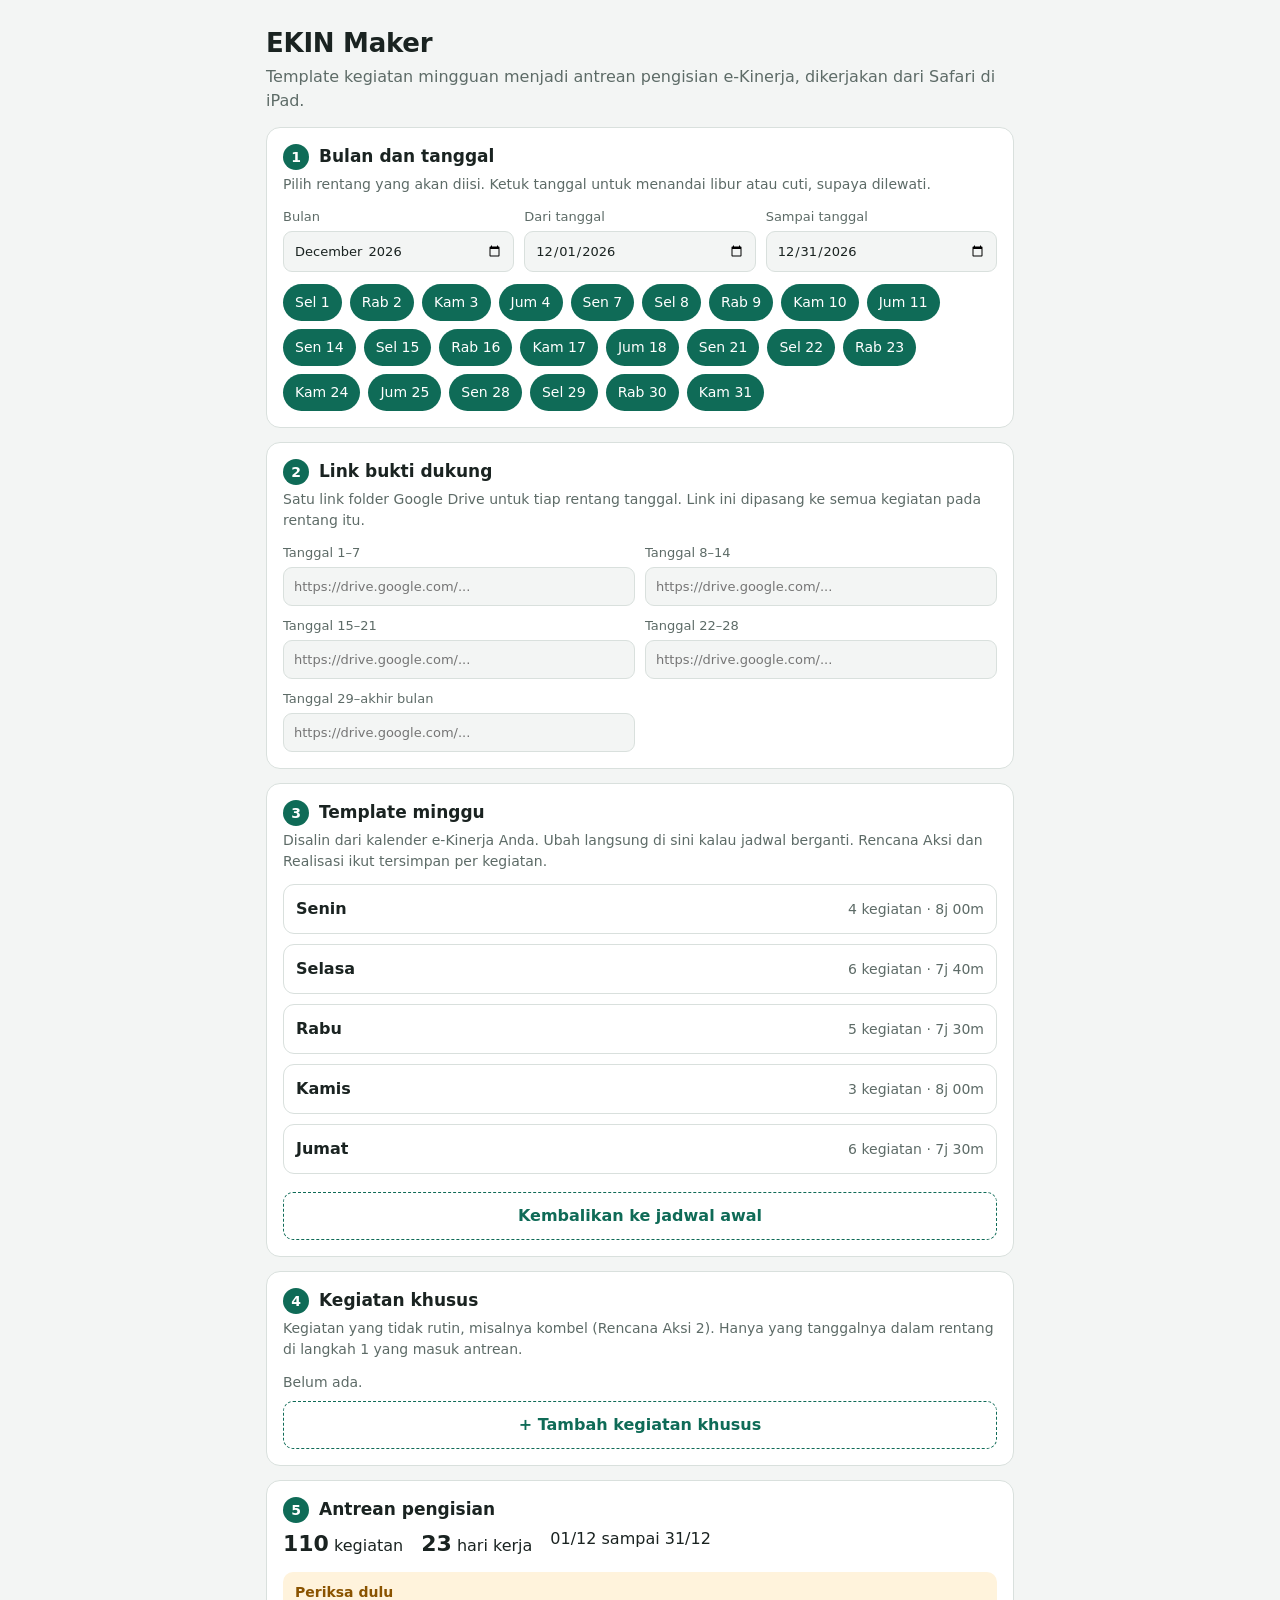
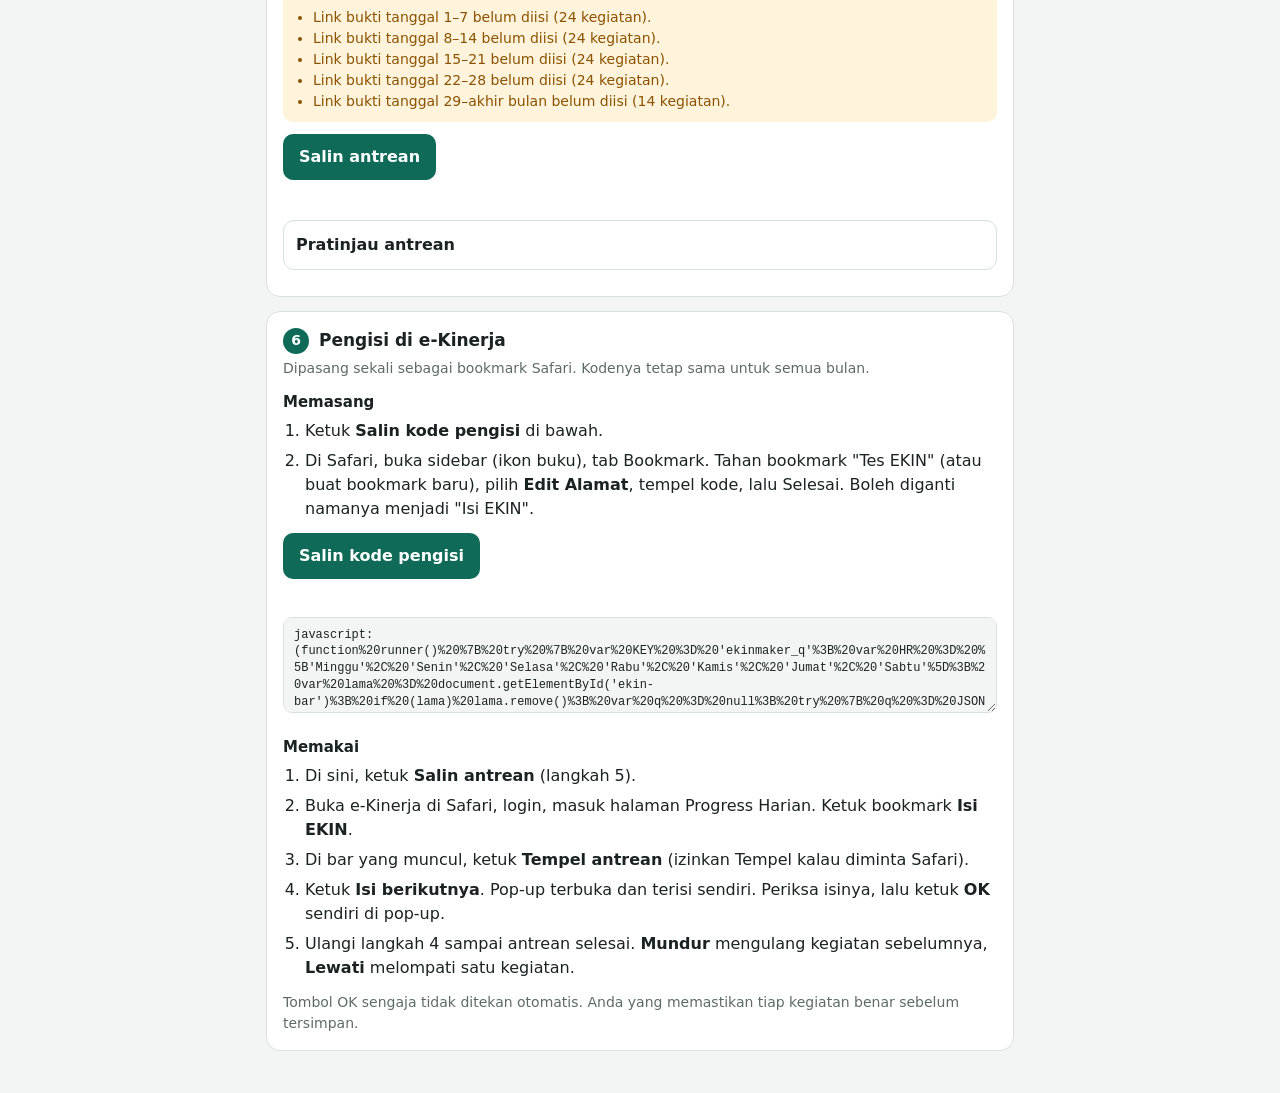
==== EKIN-maker.html @ 94d09c62 "Create EKIN-maker.html" ====
<!DOCTYPE html>
<html lang="id">
<head>
<meta charset="utf-8">
<meta name="viewport" content="width=device-width, initial-scale=1">
<title>EKIN Maker</title>
<style>
  /* Tata letak: satu kolom kerja, bagian bernomor sesuai urutan pemakaian. */
  :root {
    --bg: #f3f5f4;
    --surface: #ffffff;
    --ink: #1a2321;
    --muted: #5d6b67;
    --line: #d9e0dd;
    --accent: #0f6b57;
    --accent-ink: #ffffff;
    --warn: #8a5300;
    --warn-bg: #fff3dc;
    --bad: #a3202f;
    color-scheme: light;
  }
  @media (prefers-color-scheme: dark) {
    :root:not([data-theme="light"]) {
      --bg: #121816; --surface: #1b2420; --ink: #e8efec; --muted: #9db0aa; --line: #2c3a35;
      --accent: #4fd1ae; --accent-ink: #06231b; --warn: #f0b35a; --warn-bg: #2d2412; --bad: #ff8a94;
      color-scheme: dark;
    }
  }
  :root[data-theme="dark"] {
    --bg: #121816; --surface: #1b2420; --ink: #e8efec; --muted: #9db0aa; --line: #2c3a35;
    --accent: #4fd1ae; --accent-ink: #06231b; --warn: #f0b35a; --warn-bg: #2d2412; --bad: #ff8a94;
    color-scheme: dark;
  }
  * { box-sizing: border-box; }
  html, body { margin: 0; }
  body { background: var(--bg); color: var(--ink); font: 16px/1.5 -apple-system, "SF Pro Text", system-ui, sans-serif; -webkit-text-size-adjust: 100%; }
  main { max-width: 780px; margin: 0 auto; padding: 16px; display: flex; flex-direction: column; gap: 14px; }
  header h1 { font-size: 26px; margin: 8px 0 2px; letter-spacing: -0.01em; }
  header p { margin: 0; color: var(--muted); }
  section { background: var(--surface); border: 1px solid var(--line); border-radius: 14px; padding: 16px; }
  h2 { font-size: 17px; margin: 0 0 4px; display: flex; gap: 10px; align-items: center; text-wrap: balance; }
  h2 .no { display: inline-grid; place-items: center; width: 26px; height: 26px; border-radius: 50%; background: var(--accent); color: var(--accent-ink); font-size: 14px; flex: none; }
  .hint { color: var(--muted); font-size: 14px; margin: 0 0 12px; }
  label { display: flex; flex-direction: column; gap: 4px; font-size: 13px; color: var(--muted); }
  input, select, button, textarea { font: inherit; color: var(--ink); }
  input, select, textarea { background: var(--bg); border: 1px solid var(--line); border-radius: 9px; padding: 9px 10px; min-width: 0; }
  input:focus-visible, select:focus-visible, textarea:focus-visible, button:focus-visible, summary:focus-visible { outline: 3px solid var(--accent); outline-offset: 1px; }
  button { border: 0; border-radius: 10px; padding: 11px 16px; font-weight: 600; background: var(--accent); color: var(--accent-ink); cursor: pointer; }
  button.ghost { background: transparent; color: var(--accent); border: 1px dashed var(--accent); font-weight: 600; width: 100%; margin-top: 8px; }
  button.del { background: transparent; color: var(--bad); border: 1px solid var(--line); padding: 8px 10px; font-weight: 500; }
  .grid3 { display: grid; grid-template-columns: repeat(3, 1fr); gap: 10px; }
  .links { display: grid; grid-template-columns: 1fr; gap: 10px; }
  @media (min-width: 640px) { .links { grid-template-columns: 1fr 1fr; } }
  @media (max-width: 480px) { .grid3 { grid-template-columns: 1fr; } }
  .chips { display: flex; flex-wrap: wrap; gap: 8px; margin-top: 12px; }
  .chip { padding: 8px 12px; border-radius: 999px; font-weight: 500; font-size: 14px; background: var(--accent); color: var(--accent-ink); }
  .chip.off { background: transparent; color: var(--muted); border: 1px solid var(--line); text-decoration: line-through; }
  details.hari, details.pratinjau { border: 1px solid var(--line); border-radius: 11px; padding: 0 12px; margin-bottom: 10px; }
  details.hari[open], details.pratinjau[open] { padding-bottom: 12px; }
  summary { cursor: pointer; padding: 12px 0; font-weight: 600; display: flex; justify-content: space-between; gap: 12px; align-items: baseline; }
  summary .meta { font-weight: 400; color: var(--muted); font-size: 14px; font-variant-numeric: tabular-nums; text-align: right; }
  .baris { display: grid; gap: 8px; grid-template-columns: 1fr 1fr; padding: 10px 0; border-top: 1px solid var(--line); }
  .baris .k { grid-column: 1 / -1; }
  .baris select { grid-column: 1 / -1; }
  .baris input[type="date"] { grid-column: 1 / -1; }
  .baris .r { width: 100%; }
  @media (min-width: 640px) {
    .baris { grid-template-columns: 1fr 108px 108px 68px auto; }
    .baris .k { grid-column: 1 / 2; }
    .baris select { grid-column: 1 / 5; }
    .baris input[type="date"] { grid-column: 1 / 2; }
  }
  .ringkas { display: flex; flex-wrap: wrap; gap: 8px 18px; margin: 4px 0 12px; font-variant-numeric: tabular-nums; }
  .ringkas b { font-size: 22px; }
  .peringatan { background: var(--warn-bg); color: var(--warn); border-radius: 10px; padding: 10px 12px; margin: 0 0 12px; font-size: 14px; }
  .peringatan ul { margin: 4px 0 0; padding-left: 18px; }
  .status { min-height: 1.4em; margin-top: 8px; font-size: 14px; color: var(--muted); }
  textarea.kode { width: 100%; height: 96px; margin-top: 10px; font: 12px/1.4 ui-monospace, Menlo, monospace; }
  ol.langkah { margin: 0 0 12px; padding-left: 22px; }
  ol.langkah li { margin-bottom: 6px; }
  .tgl { font-weight: 600; margin: 10px 0 2px; }
  .item { font-size: 14px; color: var(--muted); font-variant-numeric: tabular-nums; }
  .sub { font-weight: 600; margin: 16px 0 6px; font-size: 15px; }
  @media (prefers-reduced-motion: reduce) { * { transition: none !important; animation: none !important; } }
</style>
</head>
<body>
<main>
  <header>
    <h1>EKIN Maker</h1>
    <p>Template kegiatan mingguan menjadi antrean pengisian e-Kinerja, dikerjakan dari Safari di iPad.</p>
  </header>

  <section id="s-bulan">
    <h2><span class="no">1</span>Bulan dan tanggal</h2>
    <p class="hint">Pilih rentang yang akan diisi. Ketuk tanggal untuk menandai libur atau cuti, supaya dilewati.</p>
    <div class="grid3">
      <label for="bln">Bulan<input id="bln" type="month"></label>
      <label for="dari">Dari tanggal<input id="dari" type="date"></label>
      <label for="sampai">Sampai tanggal<input id="sampai" type="date"></label>
    </div>
    <div class="chips" id="chips"></div>
  </section>

  <section id="s-bukti">
    <h2><span class="no">2</span>Link bukti dukung</h2>
    <p class="hint">Satu link folder Google Drive untuk tiap rentang tanggal. Link ini dipasang ke semua kegiatan pada rentang itu.</p>
    <div class="links" id="links"></div>
  </section>

  <section id="s-tpl">
    <h2><span class="no">3</span>Template minggu</h2>
    <p class="hint">Disalin dari kalender e-Kinerja Anda. Ubah langsung di sini kalau jadwal berganti. Rencana Aksi dan Realisasi ikut tersimpan per kegiatan.</p>
    <div id="tpl"></div>
    <button class="ghost" id="reset-tpl" type="button">Kembalikan ke jadwal awal</button>
  </section>

  <section id="s-khusus">
    <h2><span class="no">4</span>Kegiatan khusus</h2>
    <p class="hint">Kegiatan yang tidak rutin, misalnya kombel (Rencana Aksi 2). Hanya yang tanggalnya dalam rentang di langkah 1 yang masuk antrean.</p>
    <div id="khusus"></div>
    <button class="ghost" id="add-khusus" type="button">+ Tambah kegiatan khusus</button>
  </section>

  <section id="s-antrean">
    <h2><span class="no">5</span>Antrean pengisian</h2>
    <div class="ringkas" id="ringkas"></div>
    <div id="peringatan"></div>
    <button id="salin-antrean" type="button">Salin antrean</button>
    <div class="status" id="st-antrean" aria-live="polite"></div>
    <details class="pratinjau" id="pratinjau" style="margin-top:12px">
      <summary>Pratinjau antrean</summary>
      <div id="daftar"></div>
      <div class="sub">Teks antrean (cadangan kalau tombol salin gagal)</div>
      <textarea class="kode" id="json" readonly aria-label="Teks antrean"></textarea>
    </details>
  </section>

  <section id="s-pasang">
    <h2><span class="no">6</span>Pengisi di e-Kinerja</h2>
    <p class="hint">Dipasang sekali sebagai bookmark Safari. Kodenya tetap sama untuk semua bulan.</p>
    <div class="sub" style="margin-top:0">Memasang</div>
    <ol class="langkah">
      <li>Ketuk <b>Salin kode pengisi</b> di bawah.</li>
      <li>Di Safari, buka sidebar (ikon buku), tab Bookmark. Tahan bookmark "Tes EKIN" (atau buat bookmark baru), pilih <b>Edit Alamat</b>, tempel kode, lalu Selesai. Boleh diganti namanya menjadi "Isi EKIN".</li>
    </ol>
    <button id="salin-kode" type="button">Salin kode pengisi</button>
    <div class="status" id="st-kode" aria-live="polite"></div>
    <textarea class="kode" id="kode" readonly aria-label="Kode pengisi"></textarea>
    <div class="sub">Memakai</div>
    <ol class="langkah">
      <li>Di sini, ketuk <b>Salin antrean</b> (langkah 5).</li>
      <li>Buka e-Kinerja di Safari, login, masuk halaman Progress Harian. Ketuk bookmark <b>Isi EKIN</b>.</li>
      <li>Di bar yang muncul, ketuk <b>Tempel antrean</b> (izinkan Tempel kalau diminta Safari).</li>
      <li>Ketuk <b>Isi berikutnya</b>. Pop-up terbuka dan terisi sendiri. Periksa isinya, lalu ketuk <b>OK</b> sendiri di pop-up.</li>
      <li>Ulangi langkah 4 sampai antrean selesai. <b>Mundur</b> mengulang kegiatan sebelumnya, <b>Lewati</b> melompati satu kegiatan.</li>
    </ol>
    <p class="hint" style="margin:0">Tombol OK sengaja tidak ditekan otomatis. Anda yang memastikan tiap kegiatan benar sebelum tersimpan.</p>
  </section>
  <p class="hint" id="info-simpan" style="padding:0 4px"></p>
</main>

<script>
var OPSI = [
  { n: 1, label: 'Pembelajaran / pembimbingan' },
  { n: 2, label: 'Pengembangan kompetensi (kombel)' },
  { n: 3, label: 'Penilaian pembelajaran' },
  { n: 4, label: 'Direktif pimpinan' },
  { n: 5, label: 'Tugas tambahan: piket' },
  { n: 6, label: 'Tugas tambahan: pembina pramuka' }
];
var HARI = ['Minggu', 'Senin', 'Selasa', 'Rabu', 'Kamis', 'Jumat', 'Sabtu'];
var PEKAN = ['1–7', '8–14', '15–21', '22–28', '29–akhir bulan'];

function E(k, m, s, o) { return { k: k, m: m, s: s, o: o, r: 1 }; }
function templateAwal() {
  return {
    1: [E('Upacara bendera', '07:00', '08:00', 4), E('Mengajar dikelas XI-10', '08:00', '09:30', 1), E('Mengisi EKIN', '09:30', '12:00', 4), E('Koreksi formatif', '13:00', '16:00', 3)],
    2: [E('Selasa BISA', '07:00', '08:15', 4), E('Mengajar dikelas XI-10', '08:15', '09:30', 1), E('Koreksi formatif', '09:30', '10:30', 3), E('Mengajar dikelas X-10', '10:50', '12:00', 1), E('Mengajar dikelas X-4', '13:00', '14:10', 1), E('Mengisi EKIN', '14:10', '16:00', 4)],
    3: [E('Kokurikuler', '07:00', '08:30', 4), E('Mengajar dikelas X-5', '08:30', '10:00', 1), E('Mengajar dikelas X-8', '10:30', '12:00', 1), E('Mengajar dikelas X-1', '13:00', '14:10', 1), E('Mengisi EKIN', '14:10', '16:00', 4)],
    4: [E('Piket Kamis', '07:00', '12:00', 5), E('Mengajar dikelas X-9', '13:00', '14:10', 1), E('Mengisi EKIN', '14:10', '16:00', 4)],
    5: [E('Pengajian', '07:00', '08:00', 4), E('Mengajar dikelas X-7', '08:00', '10:20', 1), E('Mengajar dikelas XII-10', '10:20', '11:30', 1), E('Mengajar dikelas XII-10', '13:00', '13:35', 1), E('Mengajar dikelas X-6', '13:35', '14:45', 1), E('kegiatan pramuka', '14:45', '16:00', 6)]
  };
}

var store = {
  ok: true,
  get: function (k, d) { try { var v = localStorage.getItem('ekinmaker.' + k); return v ? JSON.parse(v) : d; } catch (e) { return d; } },
  set: function (k, v) { try { localStorage.setItem('ekinmaker.' + k, JSON.stringify(v)); } catch (e) { store.ok = false; } }
};

function pad(n) { return (n < 10 ? '0' : '') + n; }
function parse(s) { return new Date(+s.slice(0, 4), +s.slice(5, 7) - 1, +s.slice(8, 10)); }
function fmt(d) { return d.getFullYear() + '-' + pad(d.getMonth() + 1) + '-' + pad(d.getDate()); }
function hariDalamBulan(bln) { return new Date(+bln.slice(0, 4), +bln.slice(5, 7), 0).getDate(); }
function awalBulan(bln) { return bln + '-01'; }
function akhirBulan(bln) { return bln + '-' + pad(hariDalamBulan(bln)); }
function eachDate(a, b, fn) {
  if (!a || !b || a > b) return;
  var d = parse(a), e = parse(b), n = 0;
  while (d <= e && n < 400) { fn(fmt(d), d.getDay()); d.setDate(d.getDate() + 1); n++; }
}
function mnt(t) { var p = (t || '').split(':'); return (+p[0]) * 60 + (+p[1] || 0); }
function durasi(m) { var j = Math.floor(m / 60), s = m % 60; return j + 'j ' + (s < 10 ? '0' : '') + s + 'm'; }
function esc(s) { return String(s == null ? '' : s).replace(/&/g, '&amp;').replace(/</g, '&lt;').replace(/>/g, '&gt;').replace(/"/g, '&quot;'); }
function $(id) { return document.getElementById(id); }
function idxPekan(t) { return Math.min(Math.floor((+t.slice(8, 10) - 1) / 7), 4); }

var now = new Date();
var blnIni = now.getFullYear() + '-' + pad(now.getMonth() + 1);
var S = {
  bln: store.get('bln', blnIni),
  tpl: store.get('tpl', null) || templateAwal(),
  khusus: store.get('khusus', []),
  links: store.get('links', {}),
  libur: store.get('libur', {})
};
S.dari = store.get('dari', awalBulan(S.bln));
S.sampai = store.get('sampai', akhirBulan(S.bln));
var terbuka = {};
var jsonTerakhir = '';

function simpanSemua() {
  store.set('bln', S.bln); store.set('tpl', S.tpl); store.set('khusus', S.khusus);
  store.set('links', S.links); store.set('libur', S.libur); store.set('dari', S.dari); store.set('sampai', S.sampai);
  $('info-simpan').textContent = store.ok ? '' : 'Perubahan tidak bisa disimpan di perangkat ini. Template awal dimuat lagi saat halaman dibuka ulang.';
}

function linkBulan() {
  if (!S.links[S.bln]) S.links[S.bln] = ['', '', '', '', ''];
  return S.links[S.bln];
}

function bangunAntrean() {
  var items = [], libur = S.libur[S.bln] || [], links = S.links[S.bln] || [];
  function linkUntuk(t) { return (S.links[t.slice(0, 7)] || links)[idxPekan(t)] || ''; }
  eachDate(S.dari, S.sampai, function (t, wd) {
    if (wd < 1 || wd > 5 || libur.indexOf(t) >= 0) return;
    (S.tpl[wd] || []).forEach(function (e) {
      items.push({ t: t, k: e.k, m: e.m, s: e.s, o: e.o, r: e.r, b: linkUntuk(t) });
    });
  });
  S.khusus.forEach(function (e) {
    if (!e.t || e.t < S.dari || e.t > S.sampai || !e.k) return;
    items.push({ t: e.t, k: e.k, m: e.m, s: e.s, o: e.o, r: e.r, b: linkUntuk(e.t) });
  });
  items.sort(function (a, b) { return a.t < b.t ? -1 : a.t > b.t ? 1 : mnt(a.m) - mnt(b.m); });
  return items;
}

function barisHtml(e, scope, a, i) {
  var opt = OPSI.map(function (o) { return '<option value="' + o.n + '"' + (o.n === e.o ? ' selected' : '') + '>' + o.n + ' · ' + esc(o.label) + '</option>'; }).join('');
  return '<div class="baris" data-scope="' + scope + '" data-a="' + a + '" data-i="' + i + '">' +
    (scope === 'khusus' ? '<input type="date" data-f="t" value="' + esc(e.t) + '" aria-label="Tanggal">' : '') +
    '<input class="k" data-f="k" value="' + esc(e.k) + '" aria-label="Kegiatan">' +
    '<input type="time" data-f="m" value="' + esc(e.m) + '" aria-label="Jam mulai">' +
    '<input type="time" data-f="s" value="' + esc(e.s) + '" aria-label="Jam selesai">' +
    '<input class="r" type="number" min="1" step="1" data-f="r" value="' + esc(e.r) + '" aria-label="Realisasi">' +
    '<select data-f="o" aria-label="Rencana Aksi">' + opt + '</select>' +
    '<button class="del" type="button" data-act="del">Hapus</button></div>';
}

function metaHari(wd) {
  var arr = S.tpl[wd] || [], tot = 0, salah = 0;
  arr.forEach(function (e) { var d = mnt(e.s) - mnt(e.m); if (d > 0) tot += d; else salah++; });
  return arr.length + ' kegiatan · ' + durasi(tot) + (salah ? ' · periksa jam' : '');
}

function renderTpl() {
  var h = '';
  for (var wd = 1; wd <= 5; wd++) {
    h += '<details class="hari" data-wd="' + wd + '"' + (terbuka[wd] ? ' open' : '') + '><summary><span>' + HARI[wd] + '</span><span class="meta" id="meta' + wd + '">' + metaHari(wd) + '</span></summary>';
    (S.tpl[wd] || []).forEach(function (e, i) { h += barisHtml(e, 'tpl', wd, i); });
    h += '<button class="ghost" type="button" data-act="add-tpl" data-wd="' + wd + '">+ Tambah kegiatan hari ' + HARI[wd] + '</button></details>';
  }
  $('tpl').innerHTML = h;
}

function renderKhusus() {
  var h = '';
  S.khusus.forEach(function (e, i) { h += barisHtml(e, 'khusus', 0, i); });
  $('khusus').innerHTML = h || '<p class="hint" style="margin:0">Belum ada.</p>';
}

function renderChips() {
  var libur = S.libur[S.bln] || [], h = '';
  eachDate(S.dari, S.sampai, function (t, wd) {
    if (wd < 1 || wd > 5) return;
    var off = libur.indexOf(t) >= 0;
    h += '<button type="button" class="chip' + (off ? ' off' : '') + '" data-act="libur" data-t="' + t + '" aria-pressed="' + (off ? 'true' : 'false') + '">' + HARI[wd].slice(0, 3) + ' ' + (+t.slice(8)) + '</button>';
  });
  $('chips').innerHTML = h || '<span class="hint">Tidak ada hari kerja di rentang ini.</span>';
}

function renderLinks() {
  var arr = linkBulan(), h = '', maks = hariDalamBulan(S.bln) >= 29 ? 5 : 4;
  for (var k = 0; k < maks; k++) {
    h += '<label for="lk' + k + '">Tanggal ' + PEKAN[k] + '<input id="lk' + k + '" type="url" inputmode="url" autocapitalize="off" autocorrect="off" placeholder="https://drive.google.com/..." data-link="' + k + '" value="' + esc(arr[k]) + '"></label>';
  }
  $('links').innerHTML = h;
}

function refreshAntrean() {
  var items = bangunAntrean(), hari = {}, h = '', w = [];
  items.forEach(function (it) { hari[it.t] = (hari[it.t] || 0) + 1; });
  var nHari = Object.keys(hari).length;
  $('ringkas').innerHTML = '<span><b>' + items.length + '</b> kegiatan</span><span><b>' + nHari + '</b> hari kerja</span>' +
    (items.length ? '<span>' + items[0].t.slice(8) + '/' + items[0].t.slice(5, 7) + ' sampai ' + items[items.length - 1].t.slice(8) + '/' + items[items.length - 1].t.slice(5, 7) + '</span>' : '');
  if (!items.length) w.push('Antrean kosong. Cek rentang tanggal di langkah 1 dan template di langkah 3.');
  var tanpa = {}, salahFmt = {};
  items.forEach(function (it) {
    var p = idxPekan(it.t);
    if (!it.b) tanpa[p] = (tanpa[p] || 0) + 1;
    else if (!/^https?:\/\//i.test(it.b)) salahFmt[p] = 1;
  });
  Object.keys(tanpa).forEach(function (p) { w.push('Link bukti tanggal ' + PEKAN[p] + ' belum diisi (' + tanpa[p] + ' kegiatan).'); });
  Object.keys(salahFmt).forEach(function (p) { w.push('Link bukti tanggal ' + PEKAN[p] + ' tidak diawali http:// atau https://.'); });
  var jam = 0;
  items.forEach(function (it) { if (mnt(it.s) <= mnt(it.m) && jam < 3) { jam++; w.push('Jam selesai tidak setelah jam mulai: ' + it.t + ' ' + it.k + '.'); } });
  $('peringatan').innerHTML = w.length ? '<div class="peringatan"><b>Periksa dulu</b><ul>' + w.map(function (x) { return '<li>' + esc(x) + '</li>'; }).join('') + '</ul></div>' : '';
  var tgl = '';
  items.forEach(function (it) {
    if (it.t !== tgl) { tgl = it.t; h += '<div class="tgl">' + HARI[parse(it.t).getDay()] + ' ' + it.t.slice(8) + '/' + it.t.slice(5, 7) + '/' + it.t.slice(0, 4) + '</div>'; }
    h += '<div class="item">' + it.m + '–' + it.s + ' · ' + esc(it.k) + ' · opsi ' + it.o + '</div>';
  });
  $('daftar').innerHTML = h || '<p class="hint">Kosong.</p>';
  jsonTerakhir = JSON.stringify({ v: 1, bln: S.bln, items: items });
  $('json').value = jsonTerakhir;
  $('salin-antrean').disabled = !items.length;
}

function salin(teks, st, ta) {
  function ok() { st.textContent = 'Tersalin.'; }
  function gagal() {
    var d = ta.closest('details'); if (d) d.open = true;
    ta.value = teks; ta.focus(); ta.select(); ta.setSelectionRange(0, 99999999);
    var b = false; try { b = document.execCommand('copy'); } catch (e) {}
    st.textContent = b ? 'Tersalin.' : 'Gagal menyalin otomatis. Tahan teks di kotak, Pilih Semua, lalu Salin.';
  }
  try { navigator.clipboard.writeText(teks).then(ok, gagal); } catch (e) { gagal(); }
}

function terapkanRentang() {
  S.dari = $('dari').value || awalBulan(S.bln);
  S.sampai = $('sampai').value || akhirBulan(S.bln);
  simpanSemua(); renderChips(); refreshAntrean();
}

document.addEventListener('input', onUbah);
document.addEventListener('change', onUbah);
function onUbah(ev) {
  var el = ev.target;
  if (el.id === 'bln') {
    if (!el.value) return;
    S.bln = el.value; S.dari = awalBulan(S.bln); S.sampai = akhirBulan(S.bln);
    $('dari').value = S.dari; $('sampai').value = S.sampai;
    simpanSemua(); renderChips(); renderLinks(); refreshAntrean(); return;
  }
  if (el.id === 'dari' || el.id === 'sampai') { terapkanRentang(); return; }
  if (el.getAttribute('data-link') != null) {
    linkBulan()[+el.getAttribute('data-link')] = el.value.trim();
    simpanSemua(); refreshAntrean(); return;
  }
  var row = el.closest ? el.closest('.baris') : null;
  if (!row || !el.getAttribute('data-f')) return;
  var f = el.getAttribute('data-f'), i = +row.getAttribute('data-i'), a = row.getAttribute('data-a');
  var tujuan = row.getAttribute('data-scope') === 'tpl' ? S.tpl[a][i] : S.khusus[i];
  if (!tujuan) return;
  var v = el.value;
  if (f === 'o') v = +v;
  if (f === 'r') v = Math.max(1, parseInt(v, 10) || 1);
  tujuan[f] = v;
  simpanSemua();
  if (row.getAttribute('data-scope') === 'tpl') $('meta' + a).textContent = metaHari(a);
  refreshAntrean();
}

var resetMenunggu = false;
document.addEventListener('click', function (ev) {
  var tb = ev.target.closest ? ev.target.closest('button') : null;
  if (!tb) {
    var sm = ev.target.closest ? ev.target.closest('details.hari') : null;
    return;
  }
  var act = tb.getAttribute('data-act');
  if (tb.id === 'reset-tpl') {
    if (!resetMenunggu) {
      resetMenunggu = true; tb.textContent = 'Ketuk sekali lagi untuk mengganti semua template dengan jadwal awal';
      setTimeout(function () { resetMenunggu = false; tb.textContent = 'Kembalikan ke jadwal awal'; }, 4000);
      return;
    }
    resetMenunggu = false; tb.textContent = 'Kembalikan ke jadwal awal';
    S.tpl = templateAwal(); simpanSemua(); renderTpl(); refreshAntrean(); return;
  }
  if (tb.id === 'add-khusus') {
    S.khusus.push({ t: S.dari, k: 'Kombel', m: '13:00', s: '14:00', o: 2, r: 1 });
    simpanSemua(); renderKhusus(); refreshAntrean(); return;
  }
  if (tb.id === 'salin-antrean') { salin(jsonTerakhir, $('st-antrean'), $('json')); return; }
  if (tb.id === 'salin-kode') { salin(src, $('st-kode'), $('kode')); return; }
  if (act === 'libur') {
    var t = tb.getAttribute('data-t'), arr = S.libur[S.bln] || [], p = arr.indexOf(t);
    if (p >= 0) arr.splice(p, 1); else arr.push(t);
    S.libur[S.bln] = arr; simpanSemua(); renderChips(); refreshAntrean(); return;
  }
  if (act === 'add-tpl') {
    var wd = +tb.getAttribute('data-wd');
    document.querySelectorAll('details.hari').forEach(function (d) { terbuka[d.getAttribute('data-wd')] = d.open; });
    terbuka[wd] = true;
    (S.tpl[wd] = S.tpl[wd] || []).push({ k: 'Mengajar dikelas ', m: '07:00', s: '08:00', o: 1, r: 1 });
    simpanSemua(); renderTpl(); refreshAntrean(); return;
  }
  if (act === 'del') {
    var row = tb.closest('.baris'), i = +row.getAttribute('data-i'), a = row.getAttribute('data-a');
    document.querySelectorAll('details.hari').forEach(function (d) { terbuka[d.getAttribute('data-wd')] = d.open; });
    if (row.getAttribute('data-scope') === 'tpl') { S.tpl[a].splice(i, 1); simpanSemua(); renderTpl(); }
    else { S.khusus.splice(i, 1); simpanSemua(); renderKhusus(); }
    refreshAntrean();
  }
});

function runner() {
  try {
    var KEY = 'ekinmaker_q';
    var HR = ['Minggu', 'Senin', 'Selasa', 'Rabu', 'Kamis', 'Jumat', 'Sabtu'];
    var lama = document.getElementById('ekin-bar');
    if (lama) lama.remove();
    var q = null;
    try { q = JSON.parse(localStorage.getItem(KEY) || 'null'); } catch (e) { q = null; }
    if (!q && window.__ekinq) q = window.__ekinq;
    function simpan() {
      window.__ekinq = q;
      try { localStorage.setItem(KEY, JSON.stringify(q)); } catch (e) {}
    }
    function tunggu(ms) { return new Promise(function (r) { setTimeout(r, ms); }); }
    function tampak(el) { var r = el.getBoundingClientRect(); return r.width > 0 && r.height > 0; }
    function norm(s) { return (s || '').replace(/\s+/g, ' ').trim(); }
    function esc(s) { return String(s == null ? '' : s).replace(/&/g, '&amp;').replace(/</g, '&lt;').replace(/>/g, '&gt;'); }
    function cariModal() {
      var c = document.querySelectorAll('.modal.show, .modal.in, .modal[style*="display: block"], [role=dialog], .modal-dialog');
      for (var i = 0; i < c.length; i++) { if (tampak(c[i])) return c[i]; }
      return null;
    }
    function klik(el) {
      ['mousedown', 'mouseup', 'click'].forEach(function (t) {
        el.dispatchEvent(new MouseEvent(t, { bubbles: true, cancelable: true }));
      });
    }
    function isi(el, v) {
      var proto = el.tagName === 'TEXTAREA' ? HTMLTextAreaElement.prototype : HTMLInputElement.prototype;
      Object.getOwnPropertyDescriptor(proto, 'value').set.call(el, v);
      el.dispatchEvent(new Event('input', { bubbles: true }));
      el.dispatchEvent(new Event('change', { bubbles: true }));
    }
    async function bukaModal() {
      var m = cariModal();
      if (m && m.querySelector('.vs__dropdown-toggle')) return m;
      var tombol = document.querySelectorAll('button, a, .btn');
      for (var i = 0; i < tombol.length; i++) {
        if (/tambah progress harian/i.test(tombol[i].innerText || '') && tampak(tombol[i])) { klik(tombol[i]); break; }
      }
      for (var k = 0; k < 15; k++) {
        await tunggu(200);
        m = cariModal();
        if (m && m.querySelector('.vs__dropdown-toggle')) return m;
      }
      return null;
    }
    async function pilihRencana(m, n) {
      var toggle = m.querySelector('.vs__dropdown-toggle');
      if (!toggle) return 'komponen Rencana Aksi tidak ditemukan';
      if (!m.querySelector('.v-select.vs--open')) {
        toggle.dispatchEvent(new MouseEvent('mousedown', { bubbles: true, cancelable: true }));
        await tunggu(300);
      }
      var sel1 = 'ul[role=listbox] li, li.vs__dropdown-option';
      var opts = m.querySelectorAll(sel1);
      if (!opts.length) opts = document.querySelectorAll(sel1);
      if (!opts.length) {
        var se = m.querySelector('input.vs__search');
        if (se) { se.focus(); await tunggu(300); opts = document.querySelectorAll(sel1); }
      }
      if (opts.length < n) return 'opsi Rencana Aksi ke-' + n + ' tidak ada (terbaca ' + opts.length + ')';
      var teks = norm(opts[n - 1].innerText).slice(0, 50);
      klik(opts[n - 1]);
      await tunggu(400);
      var s = m.querySelector('.vs__selected');
      if (!s) return 'Rencana Aksi tidak terpilih';
      if (norm(s.innerText).slice(0, 50) !== teks) return 'Rencana Aksi terpilih bukan opsi ke-' + n;
      return '';
    }
    async function isiEntri(it) {
      var m = await bukaModal();
      if (!m) return { gagalBuka: true, galat: ['pop-up tidak bisa dibuka (buka halaman Progress Harian dulu)'] };
      var galat = [];
      var e1 = await pilihRencana(m, it.o);
      if (e1) galat.push(e1);
      var mx = m.querySelectorAll('input.mx-input');
      var nilai = [it.t, it.m, it.s];
      var nama = ['tanggal', 'jam mulai', 'jam selesai'];
      for (var i = 0; i < 3; i++) {
        if (mx[i]) isi(mx[i], nilai[i]);
        else galat.push('kolom ' + nama[i] + ' tidak ada');
      }
      var kg = m.querySelector('input[name=kegiatan]');
      var rl = m.querySelector('input[name=realisasi_activity]');
      var bk = m.querySelector('input[name=bukti_eviden]');
      if (kg) isi(kg, it.k); else galat.push('kolom kegiatan tidak ada');
      if (rl) isi(rl, String(it.r)); else galat.push('kolom realisasi tidak ada');
      if (bk) isi(bk, it.b || ''); else galat.push('kolom bukti dukung tidak ada');
      await tunggu(800);
      for (var j = 0; j < 3; j++) {
        if (mx[j] && mx[j].value !== nilai[j]) galat.push(nama[j] + ' tidak terisi');
      }
      if (kg && kg.value !== it.k) galat.push('kegiatan tidak terisi');
      if (rl && rl.value !== String(it.r)) galat.push('realisasi tidak terisi');
      if (bk && bk.value !== (it.b || '')) galat.push('bukti dukung tidak terisi');
      if (!m.querySelector('.vs__selected') && galat.indexOf('Rencana Aksi tidak terpilih') < 0) galat.push('Rencana Aksi kosong');
      return { gagalBuka: false, galat: galat };
    }
    function ringkas(it) {
      var d = new Date(+it.t.slice(0, 4), +it.t.slice(5, 7) - 1, +it.t.slice(8, 10));
      return HR[d.getDay()] + ' ' + it.t.slice(8) + '/' + it.t.slice(5, 7) + ' · ' + it.m + '–' + it.s + ' · ' + esc(it.k) + ' · opsi ' + it.o;
    }

    var bar = document.createElement('div');
    bar.id = 'ekin-bar';
    bar.style.cssText = 'position:fixed;left:8px;right:8px;top:8px;z-index:2147483647;background:#fff;color:#000;border:3px solid #0a7;border-radius:12px;padding:10px;font:14px/1.35 -apple-system,sans-serif;box-shadow:0 4px 18px rgba(0,0,0,.35);';
    var info = document.createElement('div');
    info.style.cssText = 'margin-bottom:8px;';
    var row = document.createElement('div');
    row.style.cssText = 'display:flex;gap:8px;flex-wrap:wrap;';
    var area = document.createElement('textarea');
    area.placeholder = 'Tempel teks antrean di sini';
    area.rows = 3;
    area.style.cssText = 'display:none;width:100%;box-sizing:border-box;margin-top:8px;font:12px monospace;color:#000;background:#fff;';
    var sibuk = false;

    function tampil(pesan, galat) {
      var h = '';
      if (pesan) h += '<span style="color:' + (galat ? '#b00020' : '#0a6b3a') + '">' + pesan + '</span><br>';
      if (!q || !q.items || !q.items.length) h += '<b>EKIN Maker</b>: belum ada antrean. Salin antrean dari aplikasi, lalu ketuk Tempel antrean.';
      else if (q.i >= q.items.length) h += '<b>Antrean selesai</b> (' + q.items.length + ' dari ' + q.items.length + ').';
      else h += '<b>Berikutnya ' + (q.i + 1) + '/' + q.items.length + '</b><br>' + ringkas(q.items[q.i]);
      info.innerHTML = h;
    }
    function btn(t, f) {
      var b = document.createElement('button');
      b.textContent = t;
      b.style.cssText = 'padding:10px 14px;font-size:15px;border-radius:8px;border:1px solid #999;background:#eee;color:#000;';
      b.onclick = f;
      row.appendChild(b);
      return b;
    }
    function terima(teks) {
      var o = null;
      try { o = JSON.parse(teks); } catch (e) { o = null; }
      if (!o || o.v !== 1 || !Array.isArray(o.items)) { tampil('Teks yang ditempel bukan antrean EKIN Maker.', true); area.style.display = 'block'; return; }
      var ok = o.items.filter(function (x) {
        return x && /^\d{4}-\d{2}-\d{2}$/.test(x.t || '') && x.k && /^\d{2}:\d{2}$/.test(x.m || '') && /^\d{2}:\d{2}$/.test(x.s || '') && x.o >= 1 && x.o <= 6 && x.r >= 1;
      });
      if (!ok.length) { tampil('Antrean kosong atau formatnya salah.', true); return; }
      q = { v: 1, bln: o.bln, items: ok, i: 0 };
      simpan();
      area.style.display = 'none';
      area.value = '';
      tampil('Antrean diterima: ' + ok.length + ' kegiatan.' + (ok.length < o.items.length ? ' ' + (o.items.length - ok.length) + ' baris dilewati karena formatnya salah.' : ''), false);
    }

    btn('Isi berikutnya', async function () {
      if (sibuk) return;
      if (!q || !q.items || q.i >= q.items.length) { tampil('Tidak ada kegiatan berikutnya.', true); return; }
      sibuk = true;
      var idx = q.i, it = q.items[idx];
      tampil('Mengisi ' + (idx + 1) + '/' + q.items.length + '...', false);
      var hasil = await isiEntri(it);
      sibuk = false;
      if (hasil.gagalBuka) { tampil(hasil.galat[0], true); return; }
      q.i = idx + 1;
      simpan();
      var g = hasil.galat;
      if (g.length) tampil('Cek lagi, ada yang belum sesuai: ' + g.join(', ') + '. Perbaiki manual atau ketuk Mundur.', true);
      else tampil('Terisi ' + (idx + 1) + '/' + q.items.length + '. Periksa isinya, lalu ketuk OK di pop-up.', false);
    });
    btn('Mundur', function () {
      if (!q || q.i <= 0) { tampil('Sudah di awal.', true); return; }
      q.i--; simpan(); tampil('Kembali ke kegiatan ' + (q.i + 1) + '.', false);
    });
    btn('Lewati', function () {
      if (!q || q.i >= q.items.length) return;
      q.i++; simpan(); tampil('Dilewati.', false);
    });
    btn('Tempel antrean', function () {
      var gagal = function () { area.style.display = 'block'; area.focus(); tampil('Clipboard tidak terbaca. Tempel teks antrean di kotak bawah.', true); };
      try { navigator.clipboard.readText().then(terima, gagal); } catch (e) { gagal(); }
    });
    btn('Tutup', function () { bar.remove(); });
    area.addEventListener('input', function () { if (area.value.length > 20) terima(area.value); });

    bar.appendChild(info);
    bar.appendChild(row);
    bar.appendChild(area);
    document.body.appendChild(bar);
    tampil('', false);
  } catch (e) {
    alert('Error: ' + e.message);
  }
}

var src = 'javascript:(' + encodeURIComponent(runner.toString().replace(/\n\s*/g, ' ')) + ')()';

function mulai() {
  $('bln').value = S.bln; $('dari').value = S.dari; $('sampai').value = S.sampai;
  $('kode').value = src;
  renderChips(); renderLinks(); renderTpl(); renderKhusus(); refreshAntrean();
  simpanSemua();
}
mulai();
</script>
</body>
</html>
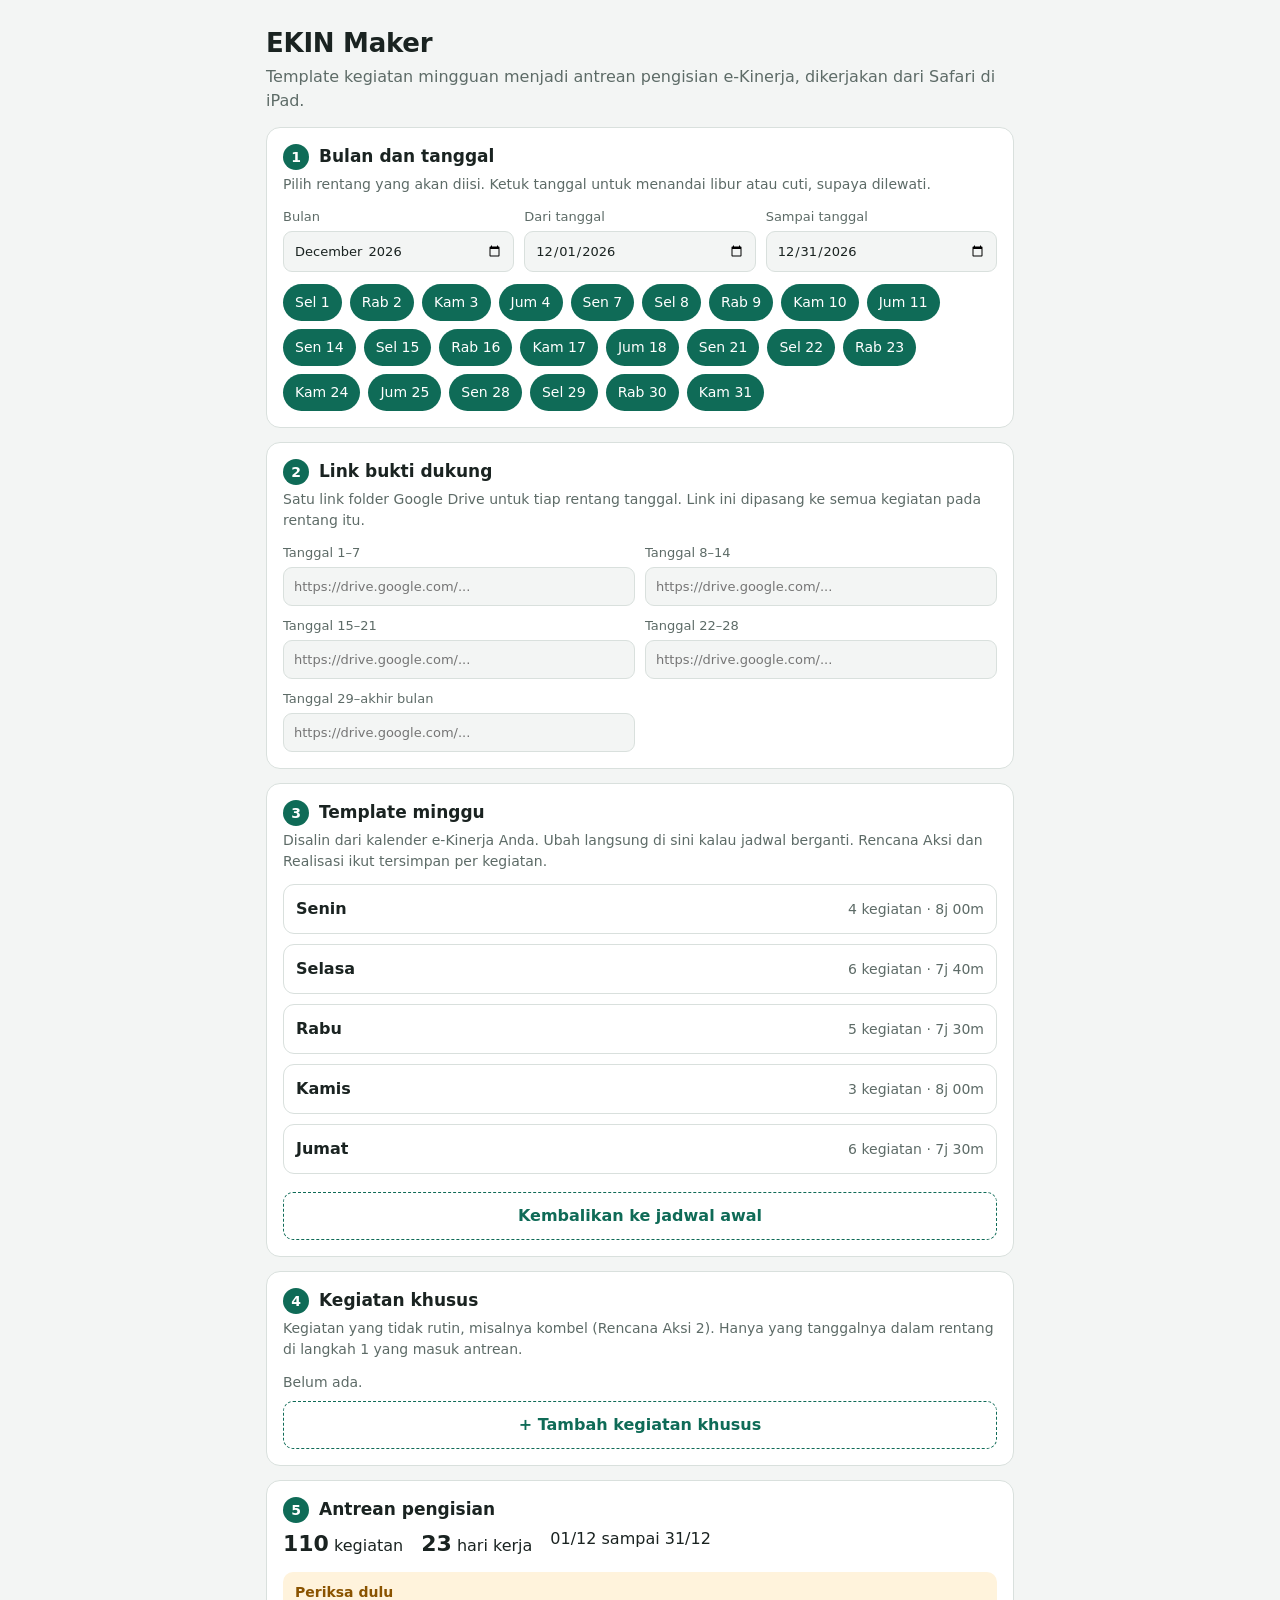
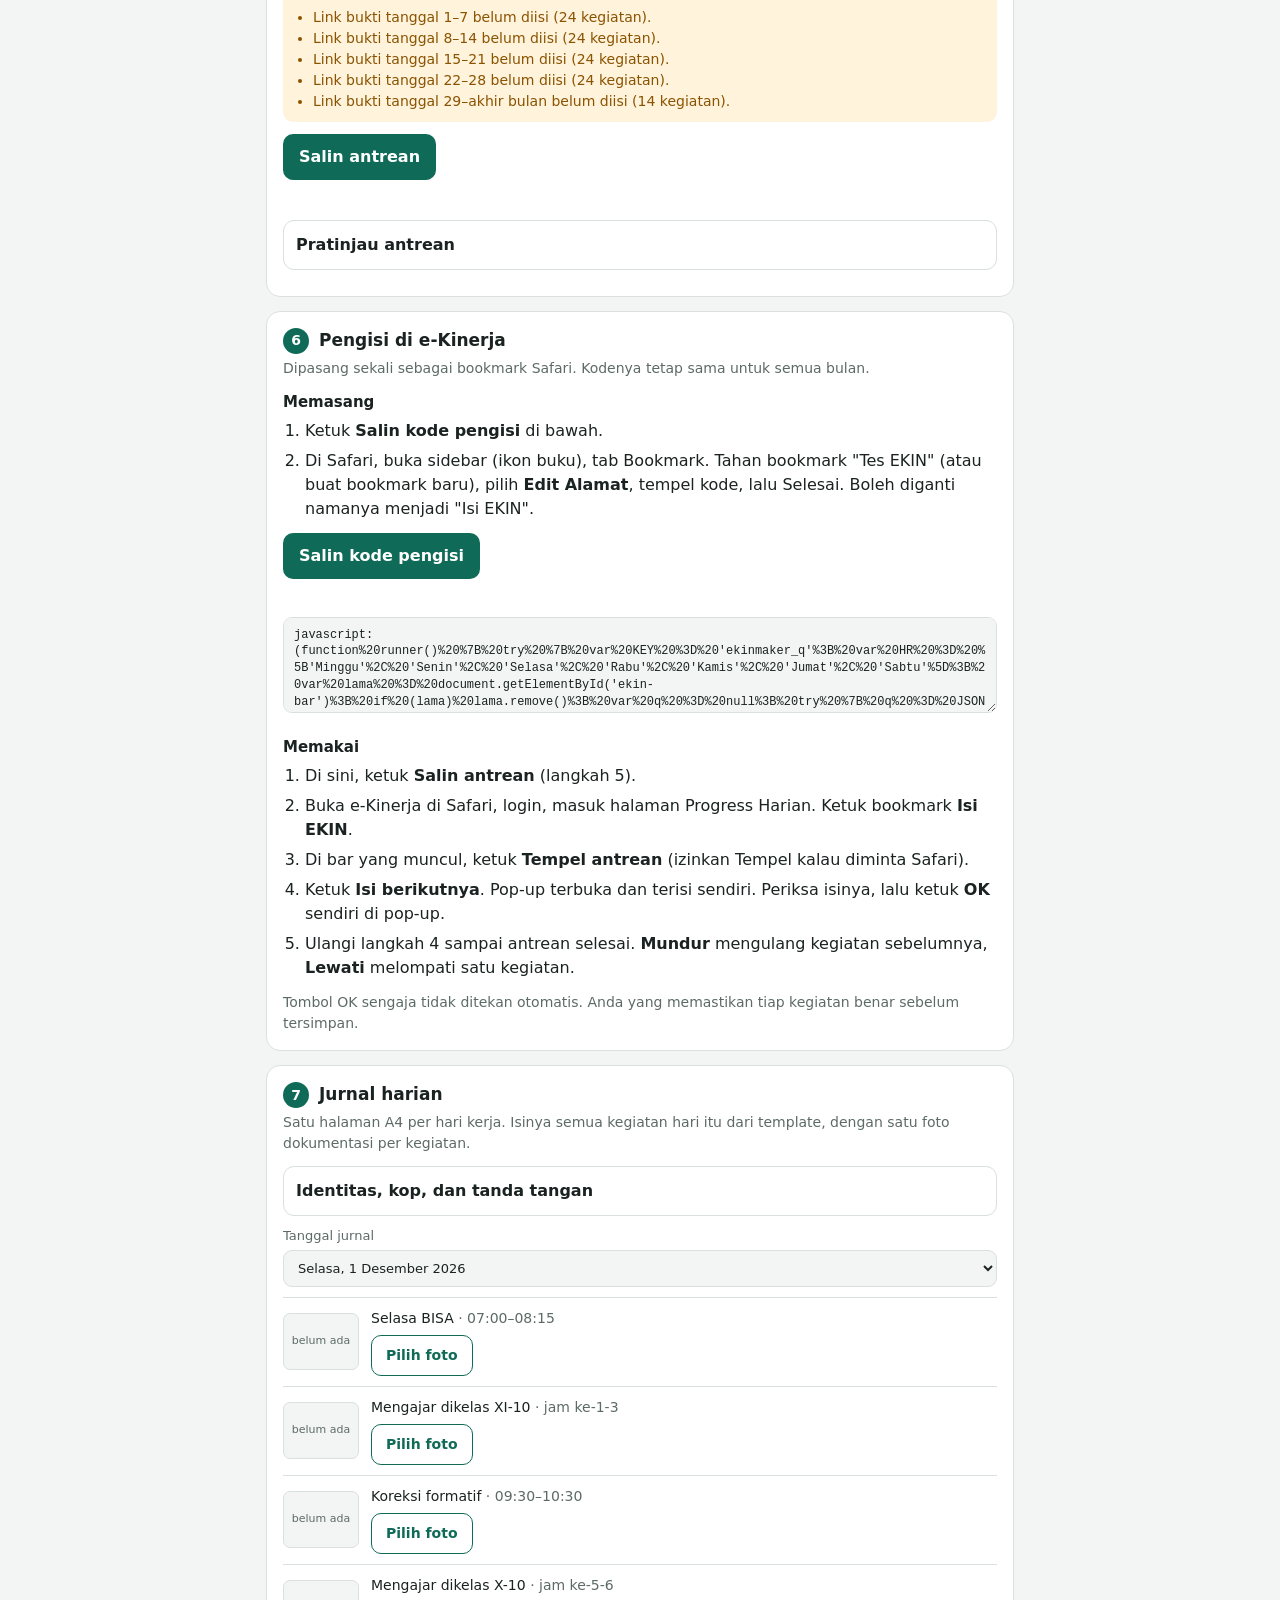
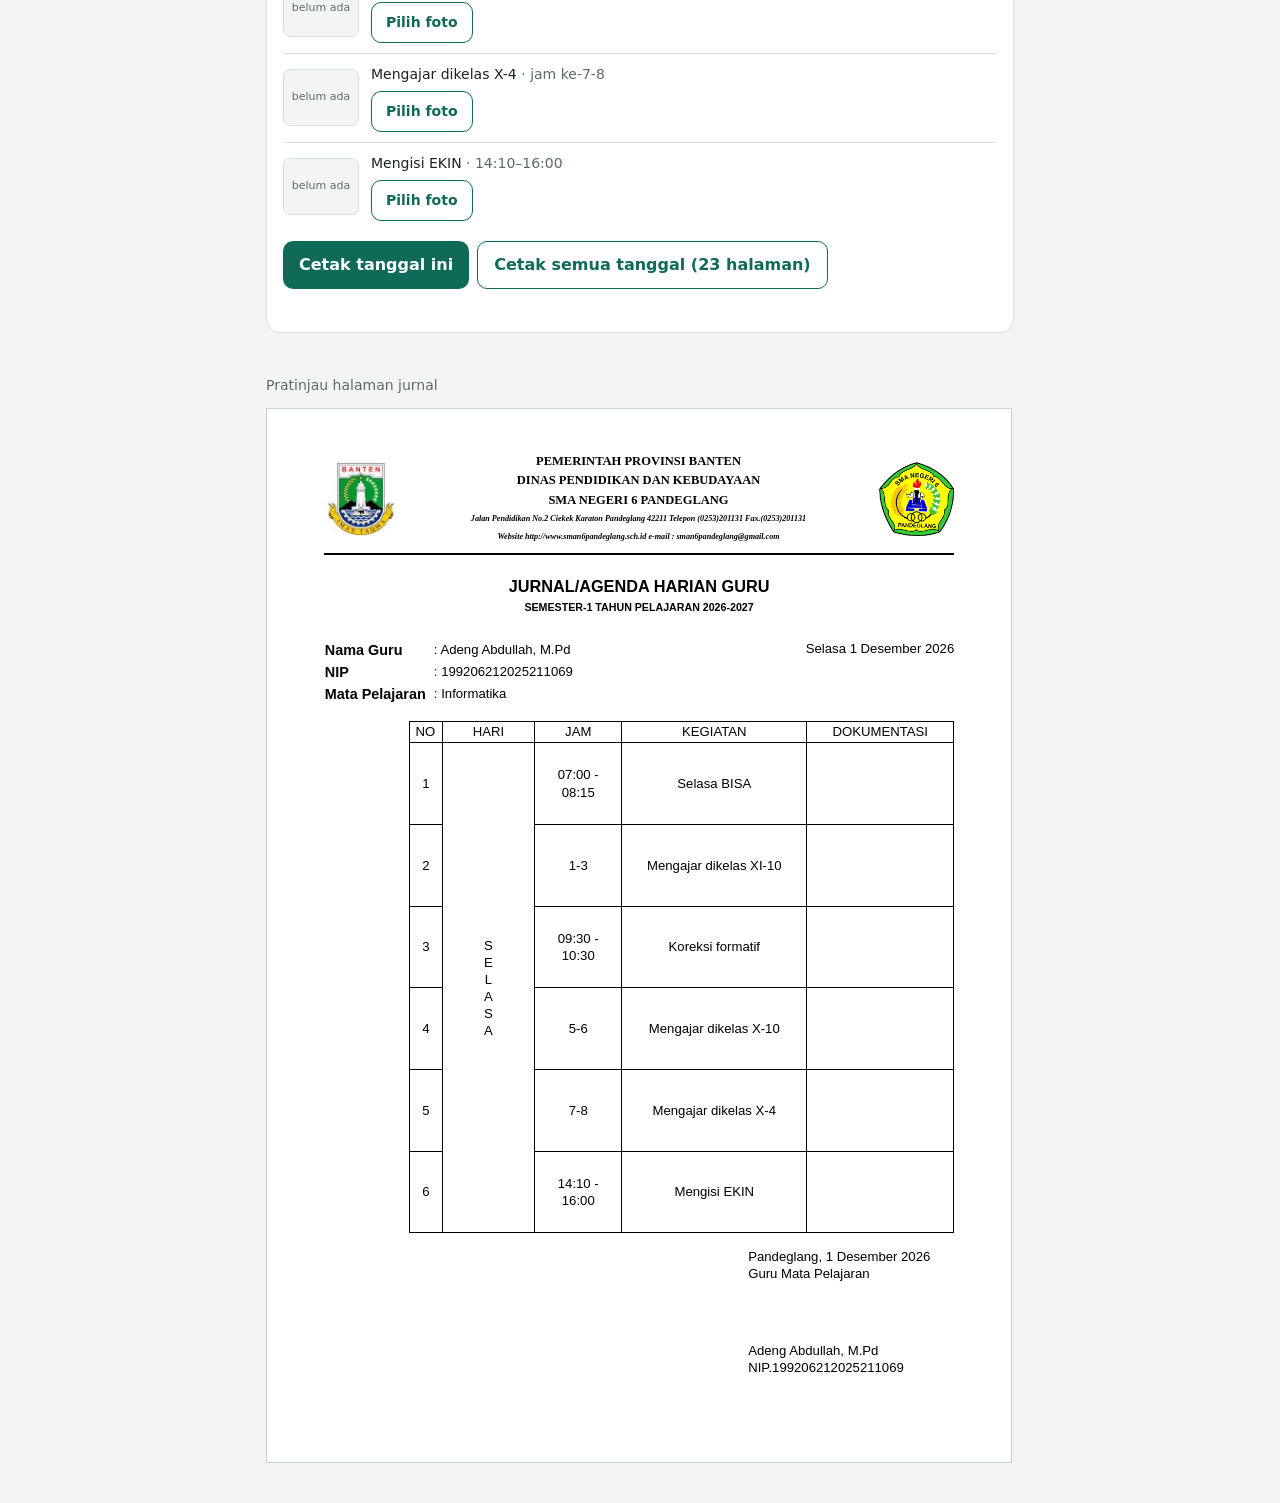
==== commit 61e0c710: "Update EKIN-maker.html" ====
--- a/EKIN-maker.html
+++ b/EKIN-maker.html
@@ -63,9 +63,9 @@
   .baris .k { grid-column: 1 / -1; }
   .baris select { grid-column: 1 / -1; }
   .baris input[type="date"] { grid-column: 1 / -1; }
-  .baris .r { width: 100%; }
+  .baris .r, .baris .j { width: 100%; }
   @media (min-width: 640px) {
-    .baris { grid-template-columns: 1fr 108px 108px 68px auto; }
+    .baris { grid-template-columns: 1fr 108px 108px 60px 92px; }
     .baris .k { grid-column: 1 / 2; }
     .baris select { grid-column: 1 / 5; }
     .baris input[type="date"] { grid-column: 1 / 2; }
@@ -81,6 +81,55 @@
   .tgl { font-weight: 600; margin: 10px 0 2px; }
   .item { font-size: 14px; color: var(--muted); font-variant-numeric: tabular-nums; }
   .sub { font-weight: 600; margin: 16px 0 6px; font-size: 15px; }
+  .grid2 { display: grid; grid-template-columns: 1fr; gap: 10px; }
+  @media (min-width: 640px) { .grid2 { grid-template-columns: 1fr 1fr; } .grid2 .lebar { grid-column: 1 / -1; } }
+  .pilih { display: inline-flex; align-items: center; justify-content: center; padding: 9px 14px; border-radius: 10px; border: 1px solid var(--accent); color: var(--accent); font-weight: 600; font-size: 14px; cursor: pointer; }
+  .pilih:focus-within { outline: 3px solid var(--accent); outline-offset: 1px; }
+  .pilih input { position: absolute; width: 1px; height: 1px; opacity: 0; overflow: hidden; }
+  .logobar { display: flex; flex-wrap: wrap; gap: 14px; align-items: center; margin: 6px 0 4px; }
+  .logobar img { height: 56px; width: auto; background: #fff; border-radius: 6px; border: 1px solid var(--line); padding: 3px; }
+  .pad { margin-top: 6px; }
+  .pad canvas { width: 100%; max-width: 420px; aspect-ratio: 600 / 220; background: #fff; border: 1px dashed var(--muted); border-radius: 10px; touch-action: none; display: block; }
+  .tombol { display: flex; flex-wrap: wrap; gap: 8px; margin-top: 10px; }
+  .tombol button.sek { background: transparent; color: var(--accent); border: 1px solid var(--accent); }
+  button:disabled { opacity: .5; }
+  .fotobaris { display: grid; grid-template-columns: 76px 1fr; gap: 6px 12px; align-items: center; padding: 10px 0; border-top: 1px solid var(--line); }
+  .fotobaris .th { width: 76px; height: 57px; border-radius: 7px; border: 1px solid var(--line); object-fit: cover; background: var(--bg); display: grid; place-items: center; font-size: 11px; color: var(--muted); grid-row: span 2; }
+  .fotobaris .nm { font-size: 14px; }
+  .fotobaris .nm span { color: var(--muted); font-variant-numeric: tabular-nums; }
+  .fotobaris .ak { display: flex; gap: 8px; flex-wrap: wrap; }
+  #cetak-wrap { max-width: 780px; margin: 0 auto; padding: 0 16px 28px; }
+  #cetak { overflow: hidden; }
+  /* Halaman jurnal: warna tetap hitam di atas putih, mengikuti kertas. */
+  .hal { zoom: var(--z, 1); width: 210mm; min-height: 297mm; padding: 12mm 16mm 10mm; margin: 0 0 12px; background: #fff; color: #000; font: 10.5pt/1.3 Calibri, Carlito, "Helvetica Neue", Arial, sans-serif; border: 1px solid #c9d1ce; }
+  .hal .kop { display: flex; align-items: center; gap: 6mm; border-bottom: 1.6pt solid #000; padding-bottom: 2mm; }
+  .hal .kop img { height: 21mm; width: auto; flex: none; }
+  .hal .kt { flex: 1; text-align: center; font-family: "Times New Roman", Times, serif; }
+  .hal .k1 { font-weight: 700; font-size: 10pt; line-height: 1.55; }
+  .hal .k4 { font-weight: 700; font-style: italic; font-size: 6.5pt; line-height: 2.2; }
+  .hal .jd { text-align: center; font-weight: 700; font-size: 13pt; margin-top: 6mm; }
+  .hal .js { text-align: center; font-weight: 700; font-size: 8.5pt; margin-top: 1mm; }
+  .hal .idn { display: flex; justify-content: space-between; align-items: flex-start; margin: 7mm 0 4mm; }
+  .hal .idt td { padding: 0 2mm 0.6mm 0; vertical-align: top; }
+  .hal .idt td.b { font-weight: 700; font-size: 11.5pt; }
+  .hal table.jt { border-collapse: collapse; width: calc(100% - 24mm); margin-left: 24mm; table-layout: fixed; }
+  .hal table.jt th, .hal table.jt td { border: 0.8pt solid #000; text-align: center; vertical-align: middle; padding: 0.5mm 1.5mm; font-weight: 400; overflow: hidden; }
+  .hal table.jt th.no { text-align: left; }
+  .hal table.jt td.ft { padding: 0; }
+  .hal table.jt td.ft img { display: block; margin: 0 auto; max-width: 100%; }
+  .hal .ttd { margin: 4mm 0 0 auto; width: 58mm; }
+  .hal .ttd .rg { height: 17mm; display: flex; align-items: center; }
+  .hal .ttd .rg img { max-height: 17mm; max-width: 50mm; }
+  @page { size: A4; margin: 0; }
+  @media print {
+    html, body { background: #fff !important; }
+    body > *:not(#cetak-wrap) { display: none !important; }
+    #cetak-wrap { max-width: none; padding: 0; margin: 0; }
+    #cetak-wrap > *:not(#cetak) { display: none !important; }
+    #cetak { overflow: visible; }
+    .hal { zoom: 1; margin: 0; border: 0; height: 297mm; min-height: 0; overflow: hidden; break-after: page; page-break-after: always; -webkit-print-color-adjust: exact; print-color-adjust: exact; }
+    .hal:last-child { break-after: auto; page-break-after: auto; }
+  }
   @media (prefers-reduced-motion: reduce) { * { transition: none !important; animation: none !important; } }
 </style>
 </head>
@@ -157,8 +206,56 @@
     </ol>
     <p class="hint" style="margin:0">Tombol OK sengaja tidak ditekan otomatis. Anda yang memastikan tiap kegiatan benar sebelum tersimpan.</p>
   </section>
+  <section id="s-jurnal">
+    <h2><span class="no">7</span>Jurnal harian</h2>
+    <p class="hint">Satu halaman A4 per hari kerja. Isinya semua kegiatan hari itu dari template, dengan satu foto dokumentasi per kegiatan.</p>
+    <details class="pratinjau" id="d-prof">
+      <summary>Identitas, kop, dan tanda tangan</summary>
+      <div class="grid2">
+        <label for="p-nama">Nama guru<input id="p-nama" data-prof="nama"></label>
+        <label for="p-nip">NIP<input id="p-nip" data-prof="nip" inputmode="numeric"></label>
+        <label for="p-mapel">Mata pelajaran<input id="p-mapel" data-prof="mapel"></label>
+        <label for="p-kota">Kota pada tanda tangan<input id="p-kota" data-prof="kota"></label>
+        <label for="p-smt" class="lebar">Baris semester<input id="p-smt" data-prof="smt"></label>
+        <label for="p-jab" class="lebar">Jabatan di atas tanda tangan<input id="p-jab" data-prof="jab"></label>
+        <label for="p-k1" class="lebar">Kop baris 1<input id="p-k1" data-prof="k1"></label>
+        <label for="p-k2" class="lebar">Kop baris 2<input id="p-k2" data-prof="k2"></label>
+        <label for="p-k3" class="lebar">Kop baris 3<input id="p-k3" data-prof="k3"></label>
+        <label for="p-k4" class="lebar">Kop baris 4 (alamat)<input id="p-k4" data-prof="k4"></label>
+        <label for="p-k5" class="lebar">Kop baris 5 (website dan e-mail)<input id="p-k5" data-prof="k5"></label>
+      </div>
+      <div class="sub">Logo kop</div>
+      <div class="logobar">
+        <img id="lg-kiri" alt="Logo kiri">
+        <label class="pilih">Ganti logo kiri<input type="file" accept="image/*" data-img="kiri" id="in-kiri"></label>
+        <img id="lg-kanan" alt="Logo kanan">
+        <label class="pilih">Ganti logo kanan<input type="file" accept="image/*" data-img="kanan" id="in-kanan"></label>
+      </div>
+      <div class="sub">Tanda tangan</div>
+      <p class="hint" style="margin:0">Gores di kotak dengan jari atau Apple Pencil, lalu simpan. Tanda tangan hanya tersimpan di perangkat ini.</p>
+      <div class="pad"><canvas id="pad" width="600" height="220" aria-label="Kotak tanda tangan"></canvas></div>
+      <div class="tombol">
+        <button type="button" id="ttd-simpan">Simpan tanda tangan</button>
+        <button type="button" class="sek" id="ttd-bersih">Bersihkan kotak</button>
+        <label class="pilih">Pakai gambar<input type="file" accept="image/*" data-img="ttd" id="in-ttd"></label>
+        <button type="button" class="del" id="ttd-hapus">Hapus tanda tangan</button>
+      </div>
+      <div class="status" id="st-prof" aria-live="polite"></div>
+    </details>
+    <label for="jtgl">Tanggal jurnal<select id="jtgl"></select></label>
+    <div id="foto" style="margin-top:10px"></div>
+    <div class="tombol">
+      <button type="button" id="cetak1">Cetak tanggal ini</button>
+      <button type="button" class="sek" id="cetaksemua">Cetak semua tanggal</button>
+    </div>
+    <div class="status" id="st-jurnal" aria-live="polite"></div>
+  </section>
   <p class="hint" id="info-simpan" style="padding:0 4px"></p>
 </main>
+<div id="cetak-wrap">
+  <p class="hint">Pratinjau halaman jurnal</p>
+  <div id="cetak"></div>
+</div>
 
 <script>
 var OPSI = [
@@ -172,14 +269,14 @@
 var HARI = ['Minggu', 'Senin', 'Selasa', 'Rabu', 'Kamis', 'Jumat', 'Sabtu'];
 var PEKAN = ['1–7', '8–14', '15–21', '22–28', '29–akhir bulan'];
 
-function E(k, m, s, o) { return { k: k, m: m, s: s, o: o, r: 1 }; }
+function E(k, m, s, o, j) { return { k: k, m: m, s: s, o: o, r: 1, j: j || '' }; }
 function templateAwal() {
   return {
-    1: [E('Upacara bendera', '07:00', '08:00', 4), E('Mengajar dikelas XI-10', '08:00', '09:30', 1), E('Mengisi EKIN', '09:30', '12:00', 4), E('Koreksi formatif', '13:00', '16:00', 3)],
-    2: [E('Selasa BISA', '07:00', '08:15', 4), E('Mengajar dikelas XI-10', '08:15', '09:30', 1), E('Koreksi formatif', '09:30', '10:30', 3), E('Mengajar dikelas X-10', '10:50', '12:00', 1), E('Mengajar dikelas X-4', '13:00', '14:10', 1), E('Mengisi EKIN', '14:10', '16:00', 4)],
-    3: [E('Kokurikuler', '07:00', '08:30', 4), E('Mengajar dikelas X-5', '08:30', '10:00', 1), E('Mengajar dikelas X-8', '10:30', '12:00', 1), E('Mengajar dikelas X-1', '13:00', '14:10', 1), E('Mengisi EKIN', '14:10', '16:00', 4)],
-    4: [E('Piket Kamis', '07:00', '12:00', 5), E('Mengajar dikelas X-9', '13:00', '14:10', 1), E('Mengisi EKIN', '14:10', '16:00', 4)],
-    5: [E('Pengajian', '07:00', '08:00', 4), E('Mengajar dikelas X-7', '08:00', '10:20', 1), E('Mengajar dikelas XII-10', '10:20', '11:30', 1), E('Mengajar dikelas XII-10', '13:00', '13:35', 1), E('Mengajar dikelas X-6', '13:35', '14:45', 1), E('kegiatan pramuka', '14:45', '16:00', 6)]
+    1: [E('Upacara bendera', '07:00', '08:00', 4, '1'), E('Mengajar dikelas XI-10', '08:00', '09:30', 1, '2-3'), E('Mengisi EKIN', '09:30', '12:00', 4), E('Koreksi formatif', '13:00', '16:00', 3)],
+    2: [E('Selasa BISA', '07:00', '08:15', 4), E('Mengajar dikelas XI-10', '08:15', '09:30', 1, '1-3'), E('Koreksi formatif', '09:30', '10:30', 3), E('Mengajar dikelas X-10', '10:50', '12:00', 1, '5-6'), E('Mengajar dikelas X-4', '13:00', '14:10', 1, '7-8'), E('Mengisi EKIN', '14:10', '16:00', 4)],
+    3: [E('Kokurikuler', '07:00', '08:30', 4, '1-2'), E('Mengajar dikelas X-5', '08:30', '10:00', 1, '3-4'), E('Mengajar dikelas X-8', '10:30', '12:00', 1, '5-6'), E('Mengajar dikelas X-1', '13:00', '14:10', 1, '7-8'), E('Mengisi EKIN', '14:10', '16:00', 4)],
+    4: [E('Piket Kamis', '07:00', '12:00', 5), E('Mengajar dikelas X-9', '13:00', '14:10', 1, '7-8'), E('Mengisi EKIN', '14:10', '16:00', 4)],
+    5: [E('Pengajian', '07:00', '08:00', 4, '1'), E('Mengajar dikelas X-7', '08:00', '10:20', 1, '3-4'), E('Mengajar dikelas XII-10', '10:20', '11:30', 1, '5-6'), E('Mengajar dikelas XII-10', '13:00', '13:35', 1, '7'), E('Mengajar dikelas X-6', '13:35', '14:45', 1, '8-9'), E('kegiatan pramuka', '14:45', '16:00', 6)]
   };
 }
 
@@ -215,6 +312,26 @@
   links: store.get('links', {}),
   libur: store.get('libur', {})
 };
+(function () {
+  var awal = templateAwal();
+  for (var wd = 1; wd <= 5; wd++) (S.tpl[wd] || []).forEach(function (e) {
+    if (e.j != null) return;
+    var c = (awal[wd] || []).filter(function (x) { return x.k === e.k && x.m === e.m; })[0];
+    e.j = c ? c.j : '';
+  });
+})();
+var PROF_AWAL = {
+  nama: 'Adeng Abdullah, M.Pd', nip: '199206212025211069', mapel: 'Informatika', kota: 'Pandeglang',
+  smt: 'SEMESTER-1 TAHUN PELAJARAN 2026-2027', jab: 'Guru Mata Pelajaran',
+  k1: 'PEMERINTAH PROVINSI BANTEN', k2: 'DINAS PENDIDIKAN DAN KEBUDAYAAN', k3: 'SMA NEGERI 6 PANDEGLANG',
+  k4: 'Jalan Pendidikan No.2 Ciekek Karaton Pandeglang 42211 Telepon (0253)201131 Fax.(0253)201131',
+  k5: 'Website http://www.sman6pandeglang.sch.id e-mail : sman6pandeglang@gmail.com'
+};
+var LOGO_KIRI = '[data-uri]', LOGO_KANAN = '[data-uri]';
+S.prof = store.get('prof', null) || PROF_AWAL;
+Object.keys(PROF_AWAL).forEach(function (k) { if (S.prof[k] == null) S.prof[k] = PROF_AWAL[k]; });
+S.img = store.get('img', null) || {};
+S.jtgl = store.get('jtgl', '');
 S.dari = store.get('dari', awalBulan(S.bln));
 S.sampai = store.get('sampai', akhirBulan(S.bln));
 var terbuka = {};
@@ -237,12 +354,12 @@
   eachDate(S.dari, S.sampai, function (t, wd) {
     if (wd < 1 || wd > 5 || libur.indexOf(t) >= 0) return;
     (S.tpl[wd] || []).forEach(function (e) {
-      items.push({ t: t, k: e.k, m: e.m, s: e.s, o: e.o, r: e.r, b: linkUntuk(t) });
+      items.push({ t: t, k: e.k, m: e.m, s: e.s, o: e.o, r: e.r, b: linkUntuk(t), j: e.j || '' });
     });
   });
   S.khusus.forEach(function (e) {
     if (!e.t || e.t < S.dari || e.t > S.sampai || !e.k) return;
-    items.push({ t: e.t, k: e.k, m: e.m, s: e.s, o: e.o, r: e.r, b: linkUntuk(e.t) });
+    items.push({ t: e.t, k: e.k, m: e.m, s: e.s, o: e.o, r: e.r, b: linkUntuk(e.t), j: e.j || '' });
   });
   items.sort(function (a, b) { return a.t < b.t ? -1 : a.t > b.t ? 1 : mnt(a.m) - mnt(b.m); });
   return items;
@@ -256,6 +373,7 @@
     '<input type="time" data-f="m" value="' + esc(e.m) + '" aria-label="Jam mulai">' +
     '<input type="time" data-f="s" value="' + esc(e.s) + '" aria-label="Jam selesai">' +
     '<input class="r" type="number" min="1" step="1" data-f="r" value="' + esc(e.r) + '" aria-label="Realisasi">' +
+    '<input class="j" data-f="j" value="' + esc(e.j || '') + '" placeholder="Jam ke-" aria-label="Jam pelajaran ke-">' +
     '<select data-f="o" aria-label="Rencana Aksi">' + opt + '</select>' +
     '<button class="del" type="button" data-act="del">Hapus</button></div>';
 }
@@ -327,6 +445,7 @@
   jsonTerakhir = JSON.stringify({ v: 1, bln: S.bln, items: items });
   $('json').value = jsonTerakhir;
   $('salin-antrean').disabled = !items.length;
+  jadwalkanJurnal();
 }
 
 function salin(teks, st, ta) {
@@ -350,6 +469,31 @@
 document.addEventListener('change', onUbah);
 function onUbah(ev) {
   var el = ev.target;
+  if (el.id === 'jtgl') { S.jtgl = el.value; store.set('jtgl', S.jtgl); renderJurnal(); return; }
+  if (el.getAttribute('data-prof')) { S.prof[el.getAttribute('data-prof')] = el.value; store.set('prof', S.prof); jadwalkanJurnal(); return; }
+  if (el.type === 'file') {
+    if (ev.type !== 'change' || !el.files || !el.files[0]) return;
+    var berkas = el.files[0], nm = el.getAttribute('data-img');
+    if (nm) {
+      kecilkan(berkas, nm === 'ttd' ? 600 : 300, 'image/png', function (u) {
+        el.value = '';
+        if (!u) { $('st-prof').textContent = 'Gambar tidak bisa dibaca.'; return; }
+        S.img[nm] = u; store.set('img', S.img); tampilLogo(); renderJurnal();
+        $('st-prof').textContent = store.ok ? 'Gambar disimpan di perangkat ini.' : 'Gambar dipakai, tetapi tidak bisa disimpan di perangkat ini.';
+      });
+      return;
+    }
+    if (el.getAttribute('data-fi') != null) {
+      var itf = jItems[+el.getAttribute('data-fi')];
+      if (!itf) return;
+      $('st-jurnal').textContent = 'Memproses foto...';
+      kecilkan(berkas, 800, 'image/jpeg', function (u) {
+        if (!u) { $('st-jurnal').textContent = 'Foto tidak bisa dibaca. Coba foto lain.'; return; }
+        fotoSet(kunci(itf), u).then(function () { $('st-jurnal').textContent = ''; renderJurnal(); });
+      });
+    }
+    return;
+  }
   if (el.id === 'bln') {
     if (!el.value) return;
     S.bln = el.value; S.dari = awalBulan(S.bln); S.sampai = akhirBulan(S.bln);
@@ -393,8 +537,23 @@
     S.tpl = templateAwal(); simpanSemua(); renderTpl(); refreshAntrean(); return;
   }
   if (tb.id === 'add-khusus') {
-    S.khusus.push({ t: S.dari, k: 'Kombel', m: '13:00', s: '14:00', o: 2, r: 1 });
+    S.khusus.push({ t: S.dari, k: 'Kombel', m: '13:00', s: '14:00', o: 2, r: 1, j: '' });
     simpanSemua(); renderKhusus(); refreshAntrean(); return;
+  }
+  if (tb.id === 'cetak1') { if (S.jtgl) cetak([S.jtgl]); return; }
+  if (tb.id === 'cetaksemua') { cetak(tglJurnal()); return; }
+  if (tb.id === 'ttd-simpan') {
+    if (!ttdPad.digambar) { $('st-prof').textContent = 'Kotak masih kosong. Gores tanda tangan dulu.'; return; }
+    S.img.ttd = $('pad').toDataURL('image/png'); store.set('img', S.img); renderJurnal();
+    $('st-prof').textContent = store.ok ? 'Tanda tangan disimpan di perangkat ini.' : 'Tanda tangan dipakai, tetapi tidak bisa disimpan di perangkat ini.';
+    return;
+  }
+  if (tb.id === 'ttd-bersih') { padBersih(); return; }
+  if (tb.id === 'ttd-hapus') { delete S.img.ttd; store.set('img', S.img); padBersih(); renderJurnal(); $('st-prof').textContent = 'Tanda tangan dihapus.'; return; }
+  if (act === 'hapus-foto') {
+    var ith = jItems[+tb.getAttribute('data-fi')];
+    if (ith) fotoSet(kunci(ith), null).then(renderJurnal);
+    return;
   }
   if (tb.id === 'salin-antrean') { salin(jsonTerakhir, $('st-antrean'), $('json')); return; }
   if (tb.id === 'salin-kode') { salin(src, $('st-kode'), $('kode')); return; }
@@ -407,7 +566,7 @@
     var wd = +tb.getAttribute('data-wd');
     document.querySelectorAll('details.hari').forEach(function (d) { terbuka[d.getAttribute('data-wd')] = d.open; });
     terbuka[wd] = true;
-    (S.tpl[wd] = S.tpl[wd] || []).push({ k: 'Mengajar dikelas ', m: '07:00', s: '08:00', o: 1, r: 1 });
+    (S.tpl[wd] = S.tpl[wd] || []).push({ k: 'Mengajar dikelas ', m: '07:00', s: '08:00', o: 1, r: 1, j: '' });
     simpanSemua(); renderTpl(); refreshAntrean(); return;
   }
   if (act === 'del') {
@@ -418,6 +577,165 @@
     refreshAntrean();
   }
 });
+
+var BULAN = ['Januari', 'Februari', 'Maret', 'April', 'Mei', 'Juni', 'Juli', 'Agustus', 'September', 'Oktober', 'November', 'Desember'];
+var jItems = [], jTimer = null, jSeq = 0, fotoMem = {}, dbp = null;
+var ttdPad = { digambar: false };
+
+function bukaDb() {
+  if (dbp) return dbp;
+  dbp = new Promise(function (res) {
+    try {
+      var r = indexedDB.open('ekinmaker', 1);
+      r.onupgradeneeded = function () { r.result.createObjectStore('foto'); };
+      r.onsuccess = function () { res(r.result); };
+      r.onerror = function () { res(null); };
+    } catch (e) { res(null); }
+  });
+  return dbp;
+}
+function fotoGet(key) {
+  return bukaDb().then(function (d) {
+    if (!d) return fotoMem[key] || null;
+    return new Promise(function (res) {
+      try {
+        var q = d.transaction('foto').objectStore('foto').get(key);
+        q.onsuccess = function () { res(q.result || fotoMem[key] || null); };
+        q.onerror = function () { res(fotoMem[key] || null); };
+      } catch (e) { res(fotoMem[key] || null); }
+    });
+  });
+}
+function fotoSet(key, val) {
+  if (val) fotoMem[key] = val; else delete fotoMem[key];
+  return bukaDb().then(function (d) {
+    if (!d) return;
+    return new Promise(function (res) {
+      try {
+        var tx = d.transaction('foto', 'readwrite');
+        if (val) tx.objectStore('foto').put(val, key); else tx.objectStore('foto').delete(key);
+        tx.oncomplete = res; tx.onerror = res; tx.onabort = res;
+      } catch (e) { res(); }
+    });
+  });
+}
+function kecilkan(file, maks, mime, cb) {
+  var img = new Image(), url = URL.createObjectURL(file);
+  img.onload = function () {
+    var sk = Math.min(1, maks / Math.max(img.width, img.height));
+    var c = document.createElement('canvas');
+    c.width = Math.max(1, Math.round(img.width * sk)); c.height = Math.max(1, Math.round(img.height * sk));
+    var x = c.getContext('2d');
+    if (mime === 'image/jpeg') { x.fillStyle = '#fff'; x.fillRect(0, 0, c.width, c.height); }
+    x.drawImage(img, 0, 0, c.width, c.height);
+    URL.revokeObjectURL(url);
+    var u = null; try { u = c.toDataURL(mime, 0.78); } catch (e) {}
+    cb(u);
+  };
+  img.onerror = function () { URL.revokeObjectURL(url); cb(null); };
+  img.src = url;
+}
+function kunci(it) { return it.t + '|' + it.m + '|' + it.k; }
+function tglJurnal() {
+  var seen = {}, out = [];
+  bangunAntrean().forEach(function (it) { if (!seen[it.t]) { seen[it.t] = 1; out.push(it.t); } });
+  return out;
+}
+function tglPanjang(t) { var d = parse(t); return d.getDate() + ' ' + BULAN[d.getMonth()] + ' ' + d.getFullYear(); }
+function jadwalkanJurnal() { clearTimeout(jTimer); jTimer = setTimeout(renderJurnal, 250); }
+function tampilLogo() { $('lg-kiri').src = S.img.kiri || LOGO_KIRI; $('lg-kanan').src = S.img.kanan || LOGO_KANAN; }
+function skala() {
+  var w = $('cetak').clientWidth;
+  if (w) $('cetak').style.setProperty('--z', Math.min(1, w / 796).toFixed(3));
+}
+
+function halHtml(t, items, fotos) {
+  var P = S.prof, hari = HARI[parse(t).getDay()], n = items.length;
+  var tinggi = n <= 4 ? 30 : n === 5 ? 27 : n === 6 ? 23 : Math.max(9, Math.floor(140 / n));
+  var rows = items.map(function (it, i) {
+    return '<tr style="height:' + tinggi + 'mm"><td>' + (i + 1) + '</td>' +
+      (i === 0 ? '<td rowspan="' + n + '">' + hari.toUpperCase().split('').join('<br>') + '</td>' : '') +
+      '<td>' + esc(it.j || (it.m + ' - ' + it.s)) + '</td><td>' + esc(it.k) + '</td>' +
+      '<td class="ft">' + (fotos[i] ? '<img src="' + fotos[i] + '" style="max-height:' + (tinggi - 0.6) + 'mm" alt="">' : '') + '</td></tr>';
+  }).join('');
+  return '<div class="hal">' +
+    '<div class="kop"><img src="' + (S.img.kiri || LOGO_KIRI) + '" alt=""><div class="kt">' +
+    '<div class="k1">' + esc(P.k1) + '</div><div class="k1">' + esc(P.k2) + '</div><div class="k1">' + esc(P.k3) + '</div>' +
+    '<div class="k4">' + esc(P.k4) + '</div><div class="k4">' + esc(P.k5) + '</div></div>' +
+    '<img src="' + (S.img.kanan || LOGO_KANAN) + '" alt=""></div>' +
+    '<div class="jd">JURNAL/AGENDA HARIAN GURU</div><div class="js">' + esc(P.smt) + '</div>' +
+    '<div class="idn"><table class="idt">' +
+    '<tr><td class="b">Nama Guru</td><td>: ' + esc(P.nama) + '</td></tr>' +
+    '<tr><td class="b">NIP</td><td>: ' + esc(P.nip) + '</td></tr>' +
+    '<tr><td class="b">Mata Pelajaran</td><td>: ' + esc(P.mapel) + '</td></tr></table>' +
+    '<div>' + hari + ' ' + tglPanjang(t) + '</div></div>' +
+    '<table class="jt"><colgroup><col style="width:6%"><col style="width:17%"><col style="width:16%"><col style="width:34%"><col style="width:27%"></colgroup>' +
+    '<tr><th class="no">NO</th><th>HARI</th><th>JAM</th><th>KEGIATAN</th><th>DOKUMENTASI</th></tr>' + rows + '</table>' +
+    '<div class="ttd"><div>' + esc(P.kota) + ', ' + tglPanjang(t) + '</div><div>' + esc(P.jab) + '</div>' +
+    '<div class="rg">' + (S.img.ttd ? '<img src="' + S.img.ttd + '" alt="">' : '') + '</div>' +
+    '<div>' + esc(P.nama) + '</div><div>NIP.' + esc(P.nip) + '</div></div></div>';
+}
+
+function renderJurnal() {
+  var seq = ++jSeq, semua = bangunAntrean(), tgl = [], seen = {};
+  semua.forEach(function (it) { if (!seen[it.t]) { seen[it.t] = 1; tgl.push(it.t); } });
+  if (tgl.indexOf(S.jtgl) < 0) { var h0 = fmt(new Date()); S.jtgl = tgl.indexOf(h0) >= 0 ? h0 : (tgl[0] || ''); }
+  $('jtgl').innerHTML = tgl.map(function (t) {
+    return '<option value="' + t + '"' + (t === S.jtgl ? ' selected' : '') + '>' + HARI[parse(t).getDay()] + ', ' + tglPanjang(t) + '</option>';
+  }).join('');
+  $('cetaksemua').textContent = 'Cetak semua tanggal (' + tgl.length + ' halaman)';
+  $('cetak1').disabled = $('cetaksemua').disabled = !tgl.length;
+  jItems = semua.filter(function (it) { return it.t === S.jtgl; });
+  return Promise.all(jItems.map(function (it) { return fotoGet(kunci(it)); })).then(function (fotos) {
+    if (seq !== jSeq) return;
+    $('foto').innerHTML = jItems.map(function (it, i) {
+      return '<div class="fotobaris">' + (fotos[i] ? '<img class="th" src="' + fotos[i] + '" alt="Foto ' + esc(it.k) + '">' : '<div class="th">belum ada</div>') +
+        '<div class="nm">' + esc(it.k) + ' <span>· ' + esc(it.j ? 'jam ke-' + it.j : it.m + '–' + it.s) + '</span></div>' +
+        '<div class="ak"><label class="pilih">' + (fotos[i] ? 'Ganti foto' : 'Pilih foto') + '<input type="file" accept="image/*" data-fi="' + i + '" id="fi' + i + '"></label>' +
+        (fotos[i] ? '<button type="button" class="del" data-act="hapus-foto" data-fi="' + i + '">Hapus</button>' : '') + '</div></div>';
+    }).join('');
+    $('cetak').innerHTML = jItems.length ? halHtml(S.jtgl, jItems, fotos) : '<p class="hint">Tidak ada kegiatan pada rentang tanggal di langkah 1.</p>';
+    skala();
+  });
+}
+
+function cetak(daftar) {
+  var semua = bangunAntrean();
+  if (!daftar.length) return Promise.resolve();
+  $('st-jurnal').textContent = 'Menyiapkan ' + daftar.length + ' halaman...';
+  return Promise.all(daftar.map(function (t) {
+    var its = semua.filter(function (it) { return it.t === t; });
+    return Promise.all(its.map(function (it) { return fotoGet(kunci(it)); })).then(function (f) { return halHtml(t, its, f); });
+  })).then(function (hs) {
+    jSeq++;
+    $('cetak').innerHTML = hs.join('');
+    skala();
+    var imgs = [].slice.call($('cetak').querySelectorAll('img'));
+    return Promise.all(imgs.map(function (im) { return im.decode ? im.decode().catch(function () {}) : null; }));
+  }).then(function () {
+    $('st-jurnal').textContent = 'Kalau dialog cetak tidak muncul, ketuk Bagikan di Safari, lalu Cetak.';
+    try { window.print(); } catch (e) {}
+  });
+}
+
+function padBersih() {
+  var c = $('pad'); c.getContext('2d').clearRect(0, 0, c.width, c.height); ttdPad.digambar = false;
+}
+function padMulai() {
+  var c = $('pad'), x = c.getContext('2d'), aktif = false;
+  x.lineWidth = 3.2; x.lineCap = 'round'; x.lineJoin = 'round'; x.strokeStyle = '#000';
+  function pos(e) { var r = c.getBoundingClientRect(); return [(e.clientX - r.left) * c.width / (r.width || 1), (e.clientY - r.top) * c.height / (r.height || 1)]; }
+  c.addEventListener('pointerdown', function (e) {
+    aktif = true; var p = pos(e); x.beginPath(); x.moveTo(p[0], p[1]);
+    try { c.setPointerCapture(e.pointerId); } catch (er) {}
+    e.preventDefault();
+  });
+  c.addEventListener('pointermove', function (e) {
+    if (!aktif) return;
+    var p = pos(e); x.lineTo(p[0], p[1]); x.stroke(); ttdPad.digambar = true; e.preventDefault();
+  });
+  ['pointerup', 'pointercancel', 'pointerleave'].forEach(function (n) { c.addEventListener(n, function () { aktif = false; }); });
+}
 
 function runner() {
   try {
@@ -612,6 +930,10 @@
 function mulai() {
   $('bln').value = S.bln; $('dari').value = S.dari; $('sampai').value = S.sampai;
   $('kode').value = src;
+  [].forEach.call(document.querySelectorAll('[data-prof]'), function (el) { el.value = S.prof[el.getAttribute('data-prof')] || ''; });
+  tampilLogo();
+  try { padMulai(); } catch (e) {}
+  window.addEventListener('resize', skala);
   renderChips(); renderLinks(); renderTpl(); renderKhusus(); refreshAntrean();
   simpanSemua();
 }
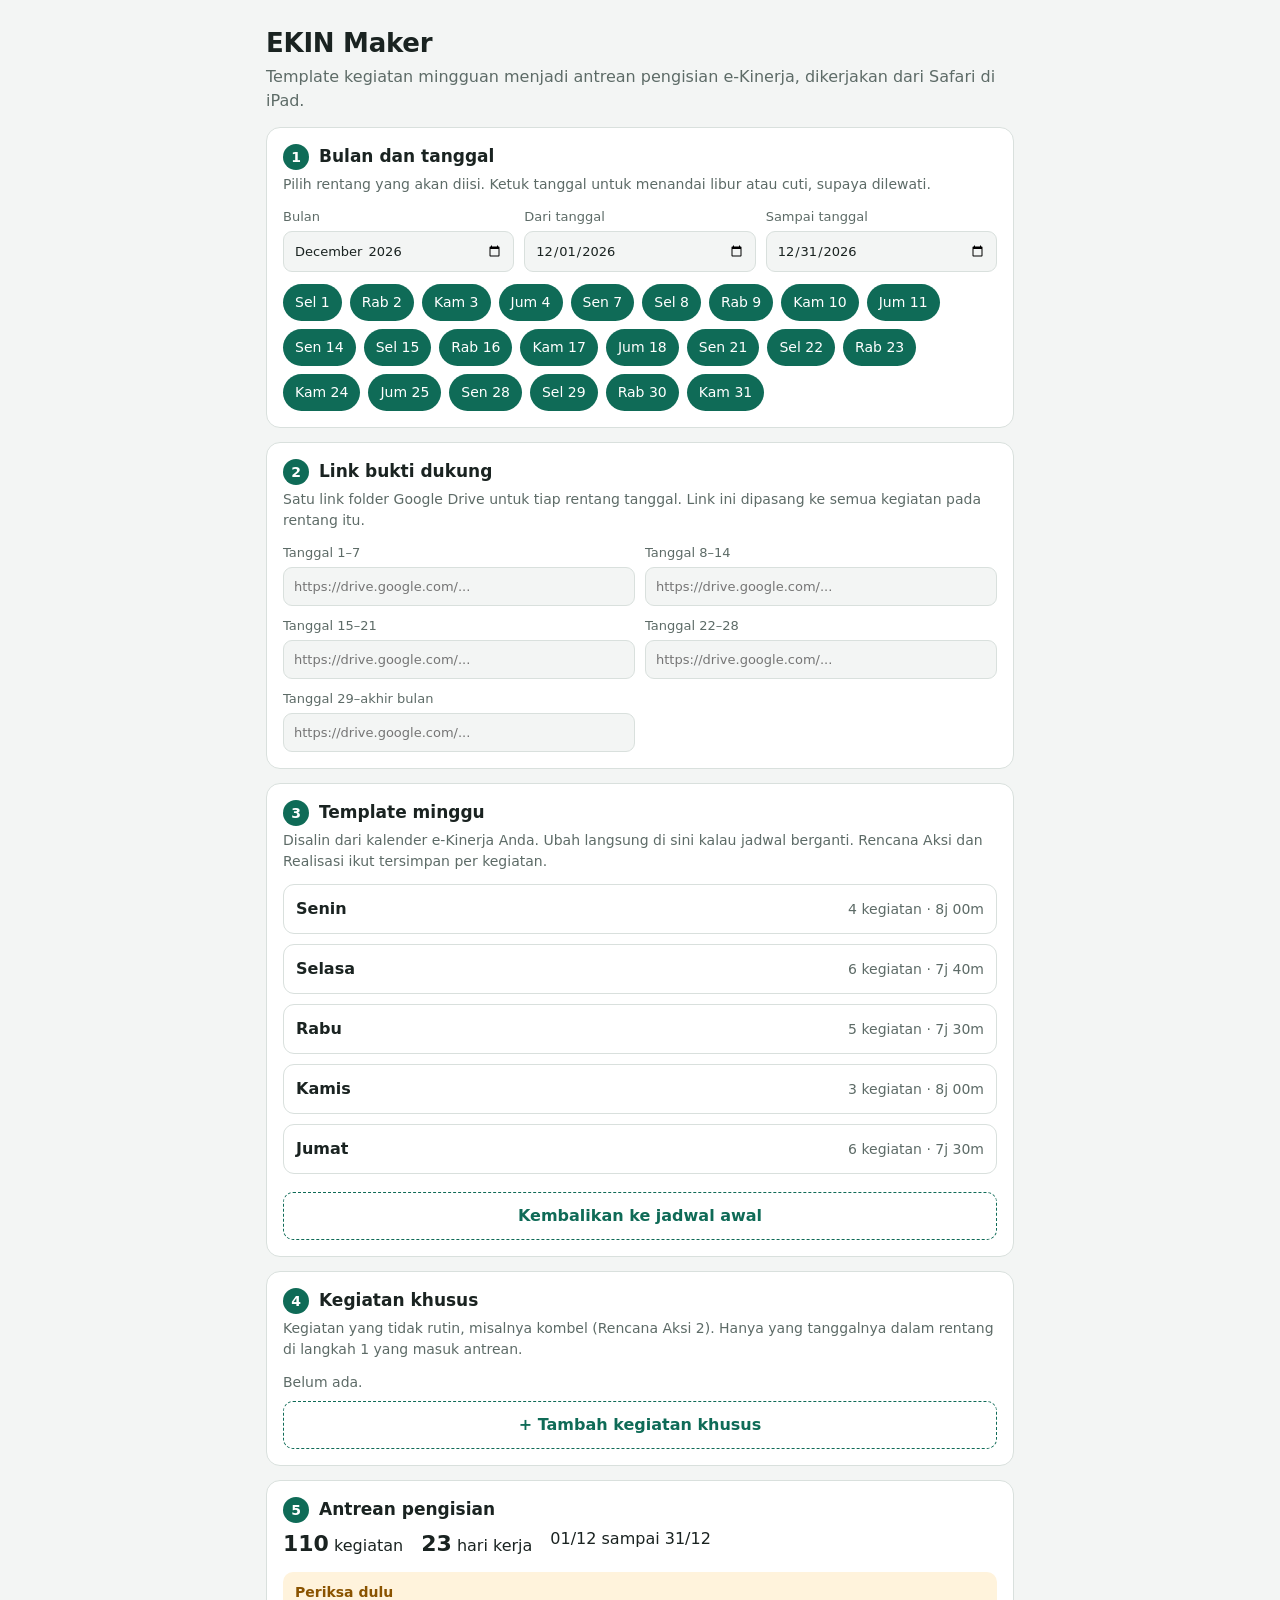
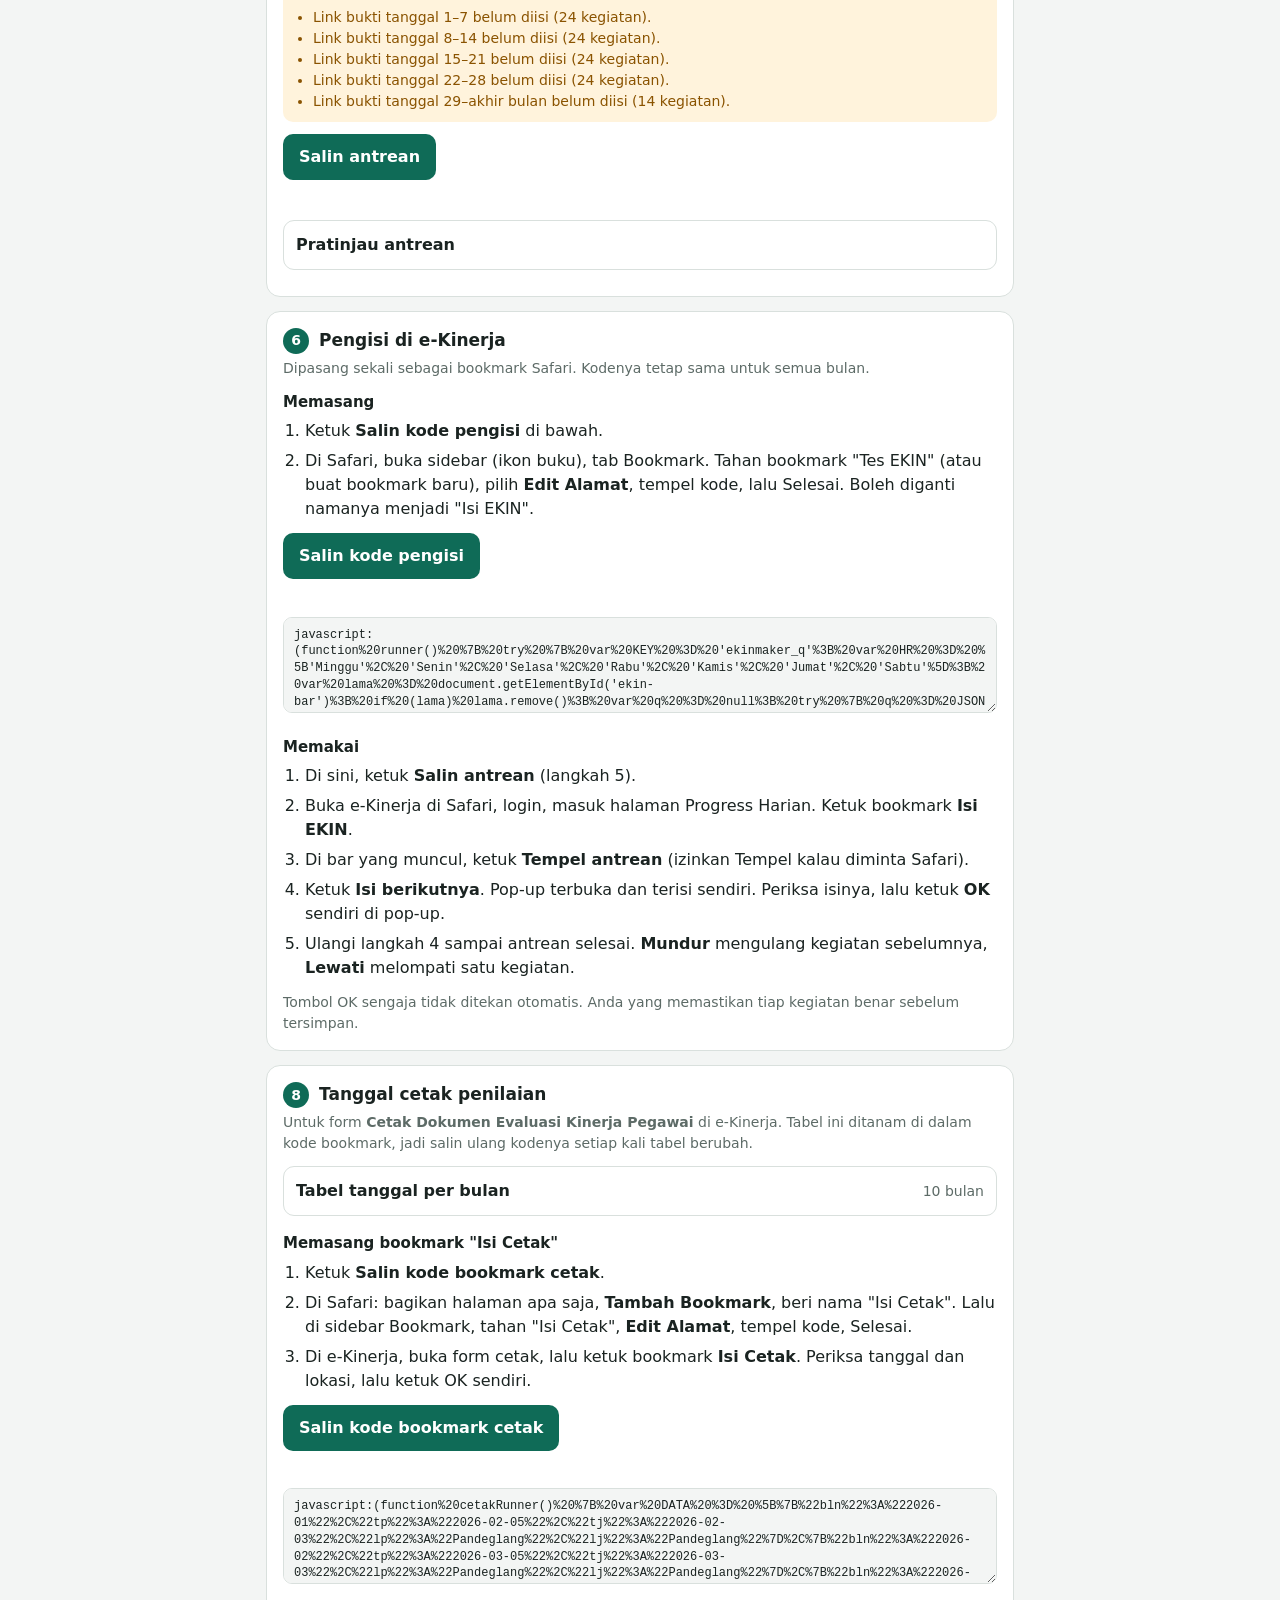
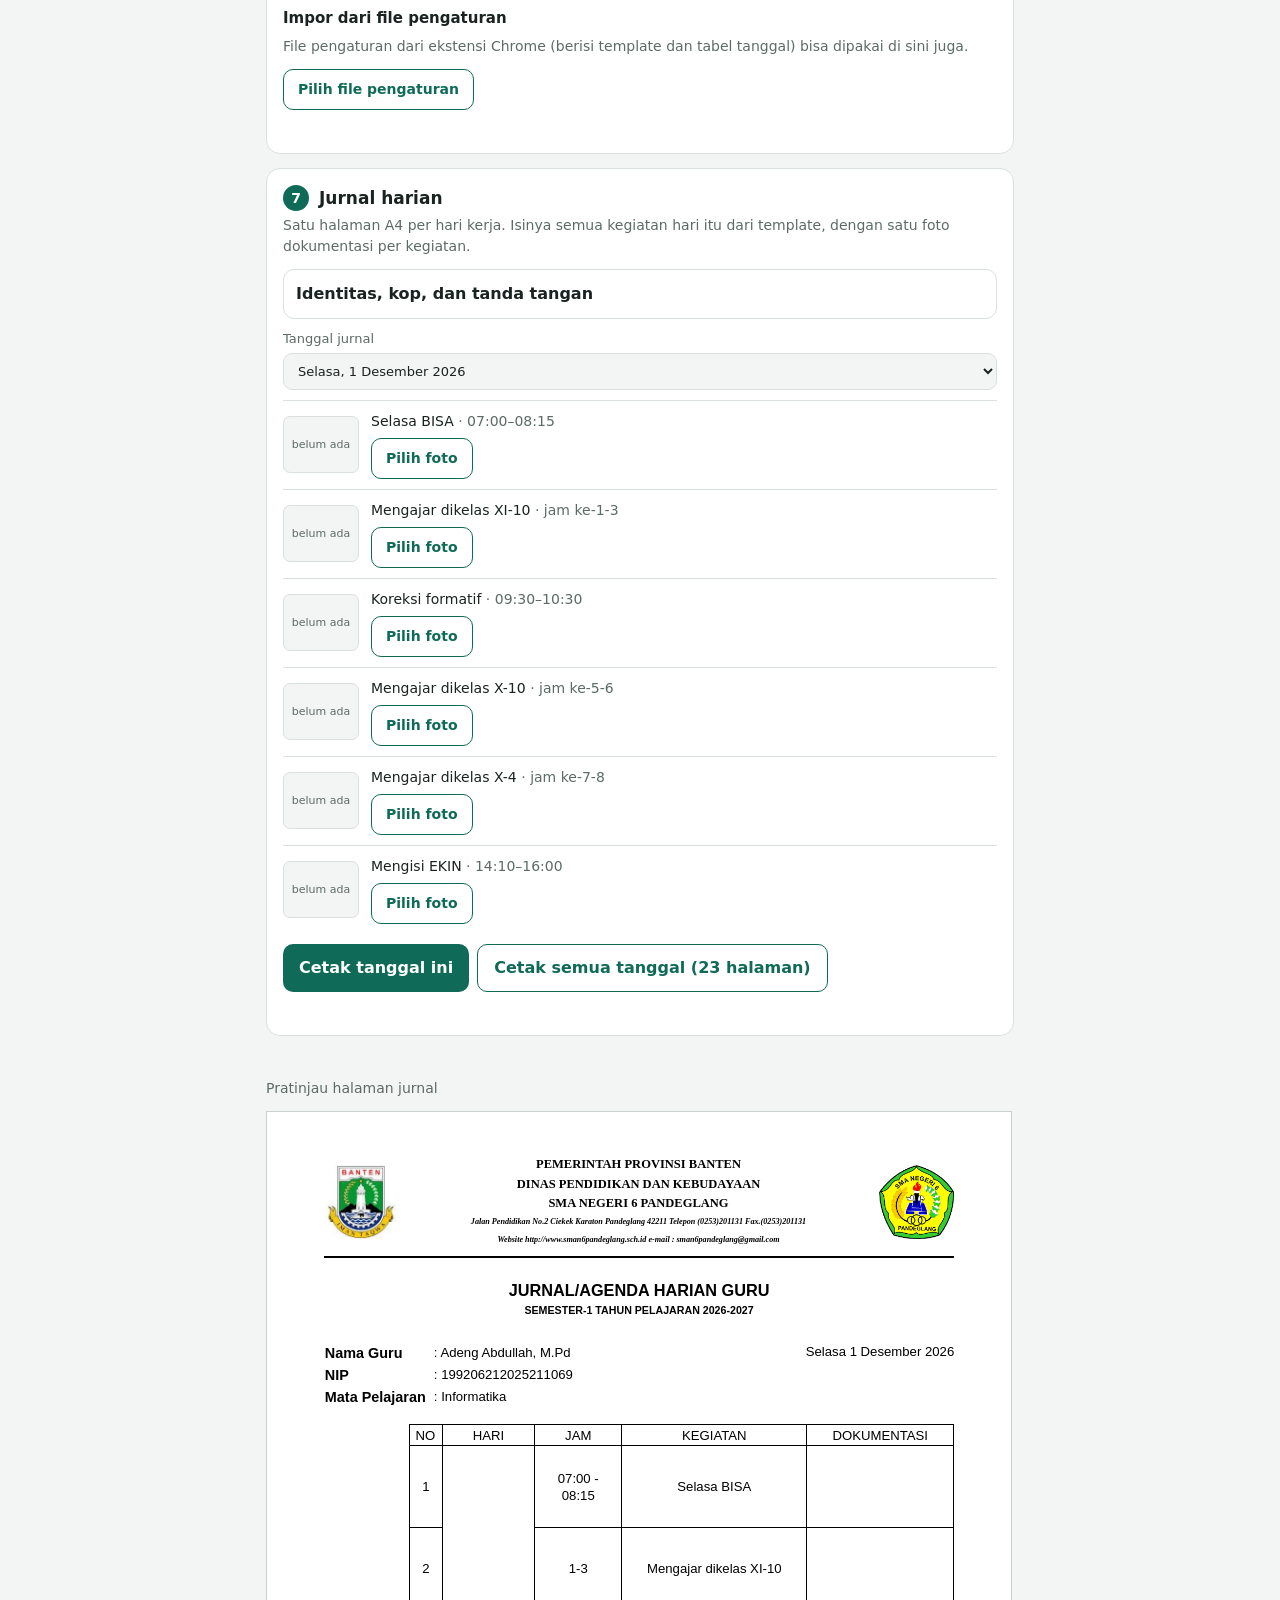
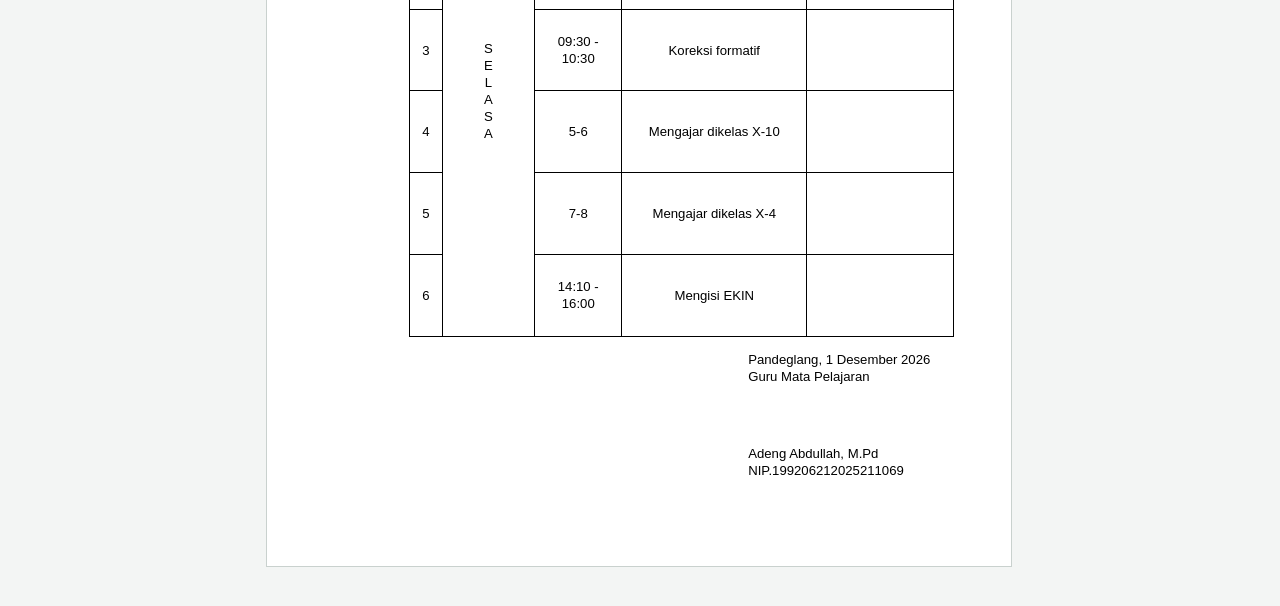
==== commit 05e4c0ad: "Update EKIN-maker.html" ====
--- a/EKIN-maker.html
+++ b/EKIN-maker.html
@@ -206,6 +206,29 @@
     </ol>
     <p class="hint" style="margin:0">Tombol OK sengaja tidak ditekan otomatis. Anda yang memastikan tiap kegiatan benar sebelum tersimpan.</p>
   </section>
+  <section id="s-cetakform">
+    <h2><span class="no">8</span>Tanggal cetak penilaian</h2>
+    <p class="hint">Untuk form <b>Cetak Dokumen Evaluasi Kinerja Pegawai</b> di e-Kinerja. Tabel ini ditanam di dalam kode bookmark, jadi salin ulang kodenya setiap kali tabel berubah.</p>
+    <details class="pratinjau" id="d-ctab">
+      <summary><span>Tabel tanggal per bulan</span><span class="meta" id="m-ctab"></span></summary>
+      <div id="ctab"></div>
+      <button class="ghost" type="button" id="ctab-add">+ Tambah bulan</button>
+    </details>
+    <div class="sub">Memasang bookmark "Isi Cetak"</div>
+    <ol class="langkah">
+      <li>Ketuk <b>Salin kode bookmark cetak</b>.</li>
+      <li>Di Safari: bagikan halaman apa saja, <b>Tambah Bookmark</b>, beri nama "Isi Cetak". Lalu di sidebar Bookmark, tahan "Isi Cetak", <b>Edit Alamat</b>, tempel kode, Selesai.</li>
+      <li>Di e-Kinerja, buka form cetak, lalu ketuk bookmark <b>Isi Cetak</b>. Periksa tanggal dan lokasi, lalu ketuk OK sendiri.</li>
+    </ol>
+    <button id="salin-cetak" type="button">Salin kode bookmark cetak</button>
+    <div class="status" id="st-cetak" aria-live="polite"></div>
+    <textarea class="kode" id="kode-cetak" readonly aria-label="Kode bookmark cetak"></textarea>
+    <div class="sub">Impor dari file pengaturan</div>
+    <p class="hint" style="margin-top:0">File pengaturan dari ekstensi Chrome (berisi template dan tabel tanggal) bisa dipakai di sini juga.</p>
+    <label class="pilih">Pilih file pengaturan<input type="file" accept=".json,application/json" id="in-pengaturan"></label>
+    <div class="status" id="st-impor" aria-live="polite"></div>
+  </section>
+
   <section id="s-jurnal">
     <h2><span class="no">7</span>Jurnal harian</h2>
     <p class="hint">Satu halaman A4 per hari kerja. Isinya semua kegiatan hari itu dari template, dengan satu foto dokumentasi per kegiatan.</p>
@@ -470,6 +493,15 @@
 function onUbah(ev) {
   var el = ev.target;
   if (el.id === 'jtgl') { S.jtgl = el.value; store.set('jtgl', S.jtgl); renderJurnal(); return; }
+  if (el.id === 'in-pengaturan') { if (ev.type === 'change' && el.files && el.files[0]) { imporPengaturan(el.files[0]); el.value = ''; } return; }
+  if (el.getAttribute('data-c')) {
+    var cr = S.cetak[+el.closest('.baris').getAttribute('data-ci')];
+    if (!cr) return;
+    cr[el.getAttribute('data-c')] = el.getAttribute('data-c').charAt(0) === 'l' ? el.value.trim() : el.value;
+    store.set('cetak', S.cetak);
+    if (el.getAttribute('data-c') === 'bln' && ev.type === 'change') renderCtab(); else buatKodeCetak();
+    return;
+  }
   if (el.getAttribute('data-prof')) { S.prof[el.getAttribute('data-prof')] = el.value; store.set('prof', S.prof); jadwalkanJurnal(); return; }
   if (el.type === 'file') {
     if (ev.type !== 'change' || !el.files || !el.files[0]) return;
@@ -557,6 +589,14 @@
   }
   if (tb.id === 'salin-antrean') { salin(jsonTerakhir, $('st-antrean'), $('json')); return; }
   if (tb.id === 'salin-kode') { salin(src, $('st-kode'), $('kode')); return; }
+  if (tb.id === 'salin-cetak') { buatKodeCetak(); salin(srcCetak, $('st-cetak'), $('kode-cetak')); return; }
+  if (tb.id === 'ctab-add') {
+    var last = S.cetak[S.cetak.length - 1], nb = S.bln;
+    if (last && last.bln) { var dd = new Date(+last.bln.slice(0, 4), +last.bln.slice(5, 7), 1); nb = dd.getFullYear() + '-' + pad(dd.getMonth() + 1); }
+    S.cetak.push({ bln: nb, tp: '', tj: '', lp: last ? last.lp : '', lj: last ? last.lj : '' });
+    store.set('cetak', S.cetak); renderCtab(); return;
+  }
+  if (act === 'cdel') { S.cetak.splice(+tb.closest('.baris').getAttribute('data-ci'), 1); store.set('cetak', S.cetak); renderCtab(); return; }
   if (act === 'libur') {
     var t = tb.getAttribute('data-t'), arr = S.libur[S.bln] || [], p = arr.indexOf(t);
     if (p >= 0) arr.splice(p, 1); else arr.push(t);
@@ -927,6 +967,241 @@
 
 var src = 'javascript:(' + encodeURIComponent(runner.toString().replace(/\n\s*/g, ' ')) + ')()';
 
+function cetakRunner() {
+  var DATA = __DATA__;
+  try {
+    var BLN = ['januari', 'februari', 'maret', 'april', 'mei', 'juni', 'juli', 'agustus', 'september', 'oktober', 'november', 'desember'];
+    var EN = ['jan', 'feb', 'mar', 'apr', 'may', 'jun', 'jul', 'aug', 'sep', 'oct', 'nov', 'dec'];
+    var ID = ['jan', 'feb', 'mar', 'apr', 'mei', 'jun', 'jul', 'agu', 'sep', 'okt', 'nov', 'des'];
+    function p2(n) { return (n < 10 ? '0' : '') + n; }
+    function cap(x) { return x.charAt(0).toUpperCase() + x.slice(1); }
+    function norm(x) { return String(x || '').replace(/\s+/g, ' ').trim(); }
+    function teks(el) { return el.innerText != null ? el.innerText : el.textContent; }
+    function tampak(el) { var r = el.getBoundingClientRect(); return r.width > 0 && r.height > 0; }
+    function tunggu(ms) { return new Promise(function (r) { setTimeout(r, ms); }); }
+    function namaBln(b) { return cap(BLN[+b.slice(5, 7) - 1]) + ' ' + b.slice(0, 4); }
+    function isi(el, v) {
+      Object.getOwnPropertyDescriptor(HTMLInputElement.prototype, 'value').set.call(el, v);
+      el.dispatchEvent(new Event('input', { bubbles: true }));
+      el.dispatchEvent(new Event('change', { bubbles: true }));
+    }
+    function cariModal() {
+      var c = document.querySelectorAll('.modal.show, .modal.in, .modal[style*="display: block"], [role=dialog], .modal-dialog, .modal-content');
+      for (var i = 0; i < c.length; i++) {
+        if (tampak(c[i]) && /cetak dokumen evaluasi/i.test(teks(c[i]) || '') && c[i].querySelector('input')) return c[i];
+      }
+      return null;
+    }
+    function periode() {
+      var t = norm(teks(document.body));
+      var m = t.match(/(\d{1,2})\s+([A-Za-z]+)\s+(\d{4})\s*-\s*\d{1,2}\s+[A-Za-z]+\s+\d{4}/);
+      if (m && BLN.indexOf(m[2].toLowerCase()) >= 0) return m[3] + '-' + p2(BLN.indexOf(m[2].toLowerCase()) + 1);
+      m = t.match(/Periode Penilaian\s*:\s*([A-Za-z]+)/i);
+      if (m && BLN.indexOf(m[1].toLowerCase()) >= 0) {
+        var bi = BLN.indexOf(m[1].toLowerCase()) + 1;
+        var c = DATA.filter(function (d) { return +d.bln.slice(5, 7) === bi; });
+        if (c.length === 1) return c[0].bln;
+      }
+      return null;
+    }
+    function kolom(m, label) {
+      var semua = m.querySelectorAll('*'), L = null;
+      for (var i = 0; i < semua.length && !L; i++) {
+        var el = semua[i];
+        if (/^(INPUT|SELECT|TEXTAREA|OPTION|SCRIPT|STYLE)$/.test(el.tagName)) continue;
+        if (norm(teks(el)).toLowerCase() !== label) continue;
+        var anak = false;
+        for (var k = 0; k < el.children.length; k++) { if (norm(teks(el.children[k])).toLowerCase() === label) anak = true; }
+        if (!anak) L = el;
+      }
+      if (!L) return null;
+      var ins = m.querySelectorAll('input:not([type=hidden])');
+      for (var j = 0; j < ins.length; j++) { if (L.compareDocumentPosition(ins[j]) & 4) return ins[j]; }
+      return null;
+    }
+    function fmt(iso, f) {
+      var y = iso.slice(0, 4), mo = +iso.slice(5, 7), d = +iso.slice(8, 10);
+      if (f === 'en') return p2(d) + ' ' + cap(EN[mo - 1]) + ' ' + y;
+      if (f === 'id') return p2(d) + ' ' + cap(ID[mo - 1]) + ' ' + y;
+      if (f === 'dmy/') return p2(d) + '/' + p2(mo) + '/' + y;
+      if (f === 'dmy-') return p2(d) + '-' + p2(mo) + '-' + y;
+      if (f === 'panjang') return d + ' ' + cap(BLN[mo - 1]) + ' ' + y;
+      return iso;
+    }
+    function baca(v) {
+      v = norm(v).toLowerCase();
+      var m = v.match(/^(\d{4})-(\d{2})-(\d{2})/);
+      if (m) return m[1] + '-' + m[2] + '-' + m[3];
+      m = v.match(/^(\d{1,2})[\/\-.](\d{1,2})[\/\-.](\d{4})$/);
+      if (m) return m[3] + '-' + p2(+m[2]) + '-' + p2(+m[1]);
+      m = v.match(/^(\d{1,2})\s+([a-z]+)\.?\s+(\d{4})$/);
+      if (m) {
+        var w = m[2], i = EN.indexOf(w.slice(0, 3));
+        if (ID.indexOf(w.slice(0, 3)) >= 0) i = ID.indexOf(w.slice(0, 3));
+        if (BLN.indexOf(w) >= 0) i = BLN.indexOf(w);
+        if (i >= 0) return m[3] + '-' + p2(i + 1) + '-' + p2(+m[1]);
+      }
+      return null;
+    }
+    function urutan(v) {
+      v = norm(v);
+      var semua = ['en', 'id', 'iso', 'dmy/', 'dmy-', 'panjang'], dulu = [];
+      if (/^\d{4}-\d{2}-\d{2}/.test(v)) dulu = ['iso'];
+      else if (/^\d{1,2}\/\d{1,2}\/\d{4}$/.test(v)) dulu = ['dmy/'];
+      else if (/^\d{1,2}-\d{1,2}-\d{4}$/.test(v)) dulu = ['dmy-'];
+      else if (/^\d{1,2}\s+[A-Za-z]{3}\s+\d{4}$/.test(v)) dulu = /\s(Mei|Agu|Okt|Des)\s/.test(v) ? ['id', 'en'] : ['en', 'id'];
+      else if (/^\d{1,2}\s+[A-Za-z]{4,}\s+\d{4}$/.test(v)) dulu = ['panjang'];
+      return dulu.concat(semua.filter(function (f) { return dulu.indexOf(f) < 0; }));
+    }
+    async function isiTgl(el, iso) {
+      var fs = urutan(el.value), coba = [];
+      for (var i = 0; i < fs.length; i++) {
+        var v = fmt(iso, fs[i]);
+        el.dispatchEvent(new Event('focus'));
+        el.dispatchEvent(new FocusEvent('focusin', { bubbles: true }));
+        isi(el, v);
+        ['keydown', 'keyup'].forEach(function (t) { el.dispatchEvent(new KeyboardEvent(t, { key: 'Enter', code: 'Enter', keyCode: 13, which: 13, bubbles: true })); });
+        el.dispatchEvent(new Event('blur'));
+        el.dispatchEvent(new FocusEvent('focusout', { bubbles: true }));
+        await tunggu(450);
+        coba.push(v);
+        if (baca(el.value) === iso) return '';
+      }
+      return 'tidak menerima isian (dicoba ' + coba.join(', ') + ')';
+    }
+
+    var lama = document.getElementById('ekin-cetak');
+    if (lama) lama.remove();
+    var bar = document.createElement('div');
+    bar.id = 'ekin-cetak';
+    bar.style.cssText = 'position:fixed;left:8px;right:8px;top:8px;z-index:2147483647;background:#fff;color:#000;border:3px solid #0a7;border-radius:12px;padding:10px;font:14px/1.4 -apple-system,sans-serif;box-shadow:0 4px 18px rgba(0,0,0,.35);';
+    var info = document.createElement('div');
+    var row = document.createElement('div');
+    row.style.cssText = 'display:flex;gap:6px;flex-wrap:wrap;margin-top:8px;';
+    var area = document.createElement('textarea');
+    area.readOnly = true; area.rows = 5;
+    area.style.cssText = 'display:none;width:100%;box-sizing:border-box;margin-top:8px;font:11px monospace;color:#000;background:#fff;';
+    function btn(t, f) {
+      var b = document.createElement('button');
+      b.textContent = t; b.onclick = f;
+      b.style.cssText = 'padding:9px 12px;font-size:14px;border-radius:8px;border:1px solid #999;background:#eee;color:#000;';
+      row.appendChild(b); return b;
+    }
+    function tulis(h, merah) { info.innerHTML = '<b>Isi Cetak</b><br><span style="color:' + (merah ? '#b00020' : '#0a6b3a') + '">' + h + '</span>'; }
+    function tombolBulan() {
+      DATA.forEach(function (d) { btn(namaBln(d.bln), function () { jalankan(d.bln); }); });
+    }
+    function pindai() {
+      var m = cariModal();
+      if (!m) { tulis('Form cetak belum terbuka.', true); return; }
+      var out = ['PINDAI FORM CETAK'], ins = m.querySelectorAll('input, select, textarea');
+      for (var i = 0; i < ins.length; i++) {
+        var e = ins[i], w = e.parentElement;
+        out.push([e.tagName.toLowerCase(), e.type, 'class=' + e.className, 'induk=' + (w && typeof w.className === 'string' ? w.className.slice(0, 60) : ''), e.readOnly ? 'READONLY' : '', 'nilai="' + e.value + '"'].join(' | '));
+      }
+      area.value = out.join('\n'); area.style.display = 'block'; area.focus(); area.select();
+      tulis('Hasil pindai di bawah. Salin semua teksnya, lalu kirim ke pengembang.', false);
+    }
+    async function jalankan(bln) {
+      var d = DATA.filter(function (x) { return x.bln === bln; })[0];
+      if (!d) { tulis('Belum ada tanggal untuk ' + namaBln(bln) + ' di tabel. Tambahkan di EKIN Maker, salin ulang kode bookmark. Atau pilih bulan:', true); row.innerHTML = ''; tombolBulan(); btn('Tutup', function () { bar.remove(); }); return; }
+      var m = cariModal();
+      if (!m) { tulis('Form "Cetak Dokumen Evaluasi Kinerja Pegawai" belum terbuka. Buka dulu, lalu ketuk bookmark lagi.', true); return; }
+      tulis('Mengisi ' + namaBln(bln) + '...', false);
+      var galat = [], daftar = [['tanggal pegawai', d.tp, 1], ['lokasi pegawai', d.lp, 0], ['tanggal pejabat penilai kinerja', d.tj, 1], ['lokasi pejabat penilai kinerja', d.lj, 0]];
+      for (var i = 0; i < daftar.length; i++) {
+        var k = daftar[i];
+        if (!k[1]) continue;
+        var el = kolom(m, k[0]);
+        if (!el) { galat.push('kolom ' + k[0] + ' tidak ditemukan'); continue; }
+        if (k[2]) { var e = await isiTgl(el, k[1]); if (e) galat.push(k[0] + ' ' + e); }
+        else { isi(el, k[1]); await tunggu(150); if (el.value !== k[1]) galat.push(k[0] + ' tidak terisi'); }
+      }
+      row.innerHTML = '';
+      if (galat.length) { tulis(namaBln(bln) + ': ada yang gagal. ' + galat.join('; ') + '. Isi manual, lalu ketuk Pindai form dan kirim hasilnya.', true); btn('Pindai form', pindai); }
+      else tulis(namaBln(bln) + ' terisi. Periksa tanggal dan lokasi, lalu ketuk OK di form.', false);
+      btn('Bulan lain', function () { row.innerHTML = ''; tulis('Pilih bulan:', false); tombolBulan(); btn('Tutup', function () { bar.remove(); }); });
+      btn('Tutup', function () { bar.remove(); });
+    }
+    bar.appendChild(info); bar.appendChild(row); bar.appendChild(area);
+    document.body.appendChild(bar);
+    if (!DATA.length) { tulis('Tabel tanggal kosong. Isi di EKIN Maker, lalu salin ulang kode bookmark.', true); btn('Tutup', function () { bar.remove(); }); return; }
+    var p = periode();
+    if (p) jalankan(p);
+    else { tulis('Periode di halaman tidak terbaca. Pilih bulan penilaian:', true); tombolBulan(); btn('Pindai form', pindai); btn('Tutup', function () { bar.remove(); }); }
+  } catch (e) {
+    alert('Error: ' + e.message);
+  }
+}
+
+var CETAK_AWAL = [
+  ['2026-01', '2026-02-05', '2026-02-03'], ['2026-02', '2026-03-05', '2026-03-03'], ['2026-03', '2026-04-06', '2026-04-02'],
+  ['2026-04', '2026-05-06', '2026-05-04'], ['2026-05', '2026-06-05', '2026-06-02'], ['2026-06', '2026-07-06', '2026-07-02'],
+  ['2026-07', '2026-08-05', '2026-08-03'], ['2026-08', '2026-09-07', '2026-09-03'], ['2026-09', '2026-10-05', '2026-10-02'],
+  ['2026-10', '2026-11-04', '2026-11-02']
+].map(function (r) { return { bln: r[0], tp: r[1], tj: r[2], lp: 'Pandeglang', lj: 'Pandeglang' }; });
+S.cetak = store.get('cetak', null) || CETAK_AWAL;
+var srcCetak = '';
+function namaBlnC(b) { return b ? BULAN[+b.slice(5, 7) - 1] + ' ' + b.slice(0, 4) : '?'; }
+function buatKodeCetak() {
+  var data = S.cetak.filter(function (c) { return /^\d{4}-\d{2}$/.test(c.bln || ''); }).map(function (c) {
+    return { bln: c.bln, tp: c.tp || '', tj: c.tj || '', lp: c.lp || '', lj: c.lj || '' };
+  });
+  var kode = cetakRunner.toString().replace('__DATA__', JSON.stringify(data)).replace(/\n\s*/g, ' ');
+  srcCetak = 'javascript:(' + encodeURIComponent(kode) + ')()';
+  $('kode-cetak').value = srcCetak;
+}
+function renderCtab() {
+  S.cetak.sort(function (a, b) { return a.bln < b.bln ? -1 : a.bln > b.bln ? 1 : 0; });
+  $('m-ctab').textContent = S.cetak.length + ' bulan';
+  $('ctab').innerHTML = S.cetak.map(function (c, i) {
+    return '<div class="baris" data-ci="' + i + '" style="grid-template-columns:1fr 1fr">' +
+      '<label style="grid-column:1/-1">Bulan penilaian<input type="month" data-c="bln" value="' + esc(c.bln) + '"></label>' +
+      '<label>Tgl pegawai<input type="date" data-c="tp" value="' + esc(c.tp) + '"></label>' +
+      '<label>Tgl pejabat<input type="date" data-c="tj" value="' + esc(c.tj) + '"></label>' +
+      '<label>Lokasi pegawai<input data-c="lp" value="' + esc(c.lp) + '"></label>' +
+      '<label>Lokasi pejabat<input data-c="lj" value="' + esc(c.lj) + '"></label>' +
+      '<button class="del" type="button" data-act="cdel" style="grid-column:1/-1;justify-self:end">Hapus ' + esc(namaBlnC(c.bln)) + '</button></div>';
+  }).join('') || '<p class="hint">Belum ada.</p>';
+  buatKodeCetak();
+}
+function imporPengaturan(file) {
+  var r = new FileReader();
+  r.onload = function () {
+    var o = null;
+    try { o = JSON.parse(r.result); } catch (e) { o = null; }
+    if (!o || o.aplikasi !== 'EKIN Maker') { $('st-impor').textContent = 'File ini bukan file pengaturan EKIN Maker.'; return; }
+    var hasil = [];
+    if (Array.isArray(o.cetak) && o.cetak.length) {
+      o.cetak.forEach(function (c) {
+        if (!c || !/^\d{4}-\d{2}$/.test(c.bln || '')) return;
+        var b = { bln: c.bln, tp: String(c.tp || ''), tj: String(c.tj || ''), lp: String(c.lp || ''), lj: String(c.lj || '') };
+        var ada = S.cetak.filter(function (x) { return x.bln === c.bln; })[0];
+        if (ada) Object.assign(ada, b); else S.cetak.push(b);
+      });
+      store.set('cetak', S.cetak); renderCtab(); hasil.push('tabel tanggal cetak');
+    }
+    if (o.tpl && Array.isArray(o.ra)) {
+      var ra = o.ra.map(function (x) { return String(x).toLowerCase(); });
+      var baru = {};
+      for (var w = 1; w <= 5; w++) {
+        baru[w] = (o.tpl[w] || []).filter(function (e) { return e && e.k; }).map(function (e) {
+          var t = String(e.ra || '').toLowerCase().slice(0, 50), n = 1;
+          for (var i = 0; i < ra.length; i++) { if (t && (ra[i].indexOf(t) === 0 || t.indexOf(ra[i].slice(0, 50)) === 0)) { n = i + 1; break; } }
+          var lamaE = (S.tpl[w] || []).filter(function (x) { return x.k === e.k && x.m === e.m; })[0];
+          return { k: String(e.k), m: String(e.m || ''), s: String(e.s || ''), o: Math.min(6, n), r: Math.max(1, parseInt(e.r, 10) || 1), j: lamaE ? lamaE.j : '' };
+        });
+      }
+      S.tpl = baru; hasil.push('template minggu');
+    }
+    if (o.links) { Object.keys(o.links).forEach(function (k) { S.links[k] = o.links[k]; }); hasil.push('link bukti'); }
+    if (o.libur) { Object.keys(o.libur).forEach(function (k) { S.libur[k] = o.libur[k]; }); }
+    simpanSemua(); renderChips(); renderLinks(); renderTpl(); refreshAntrean();
+    $('st-impor').textContent = hasil.length ? 'Diimpor: ' + hasil.join(', ') + '. Salin ulang kode bookmark yang berubah.' : 'Tidak ada data yang bisa diimpor dari file ini.';
+  };
+  r.readAsText(file);
+}
+
 function mulai() {
   $('bln').value = S.bln; $('dari').value = S.dari; $('sampai').value = S.sampai;
   $('kode').value = src;
@@ -934,7 +1209,7 @@
   tampilLogo();
   try { padMulai(); } catch (e) {}
   window.addEventListener('resize', skala);
-  renderChips(); renderLinks(); renderTpl(); renderKhusus(); refreshAntrean();
+  renderChips(); renderLinks(); renderTpl(); renderKhusus(); renderCtab(); refreshAntrean();
   simpanSemua();
 }
 mulai();
